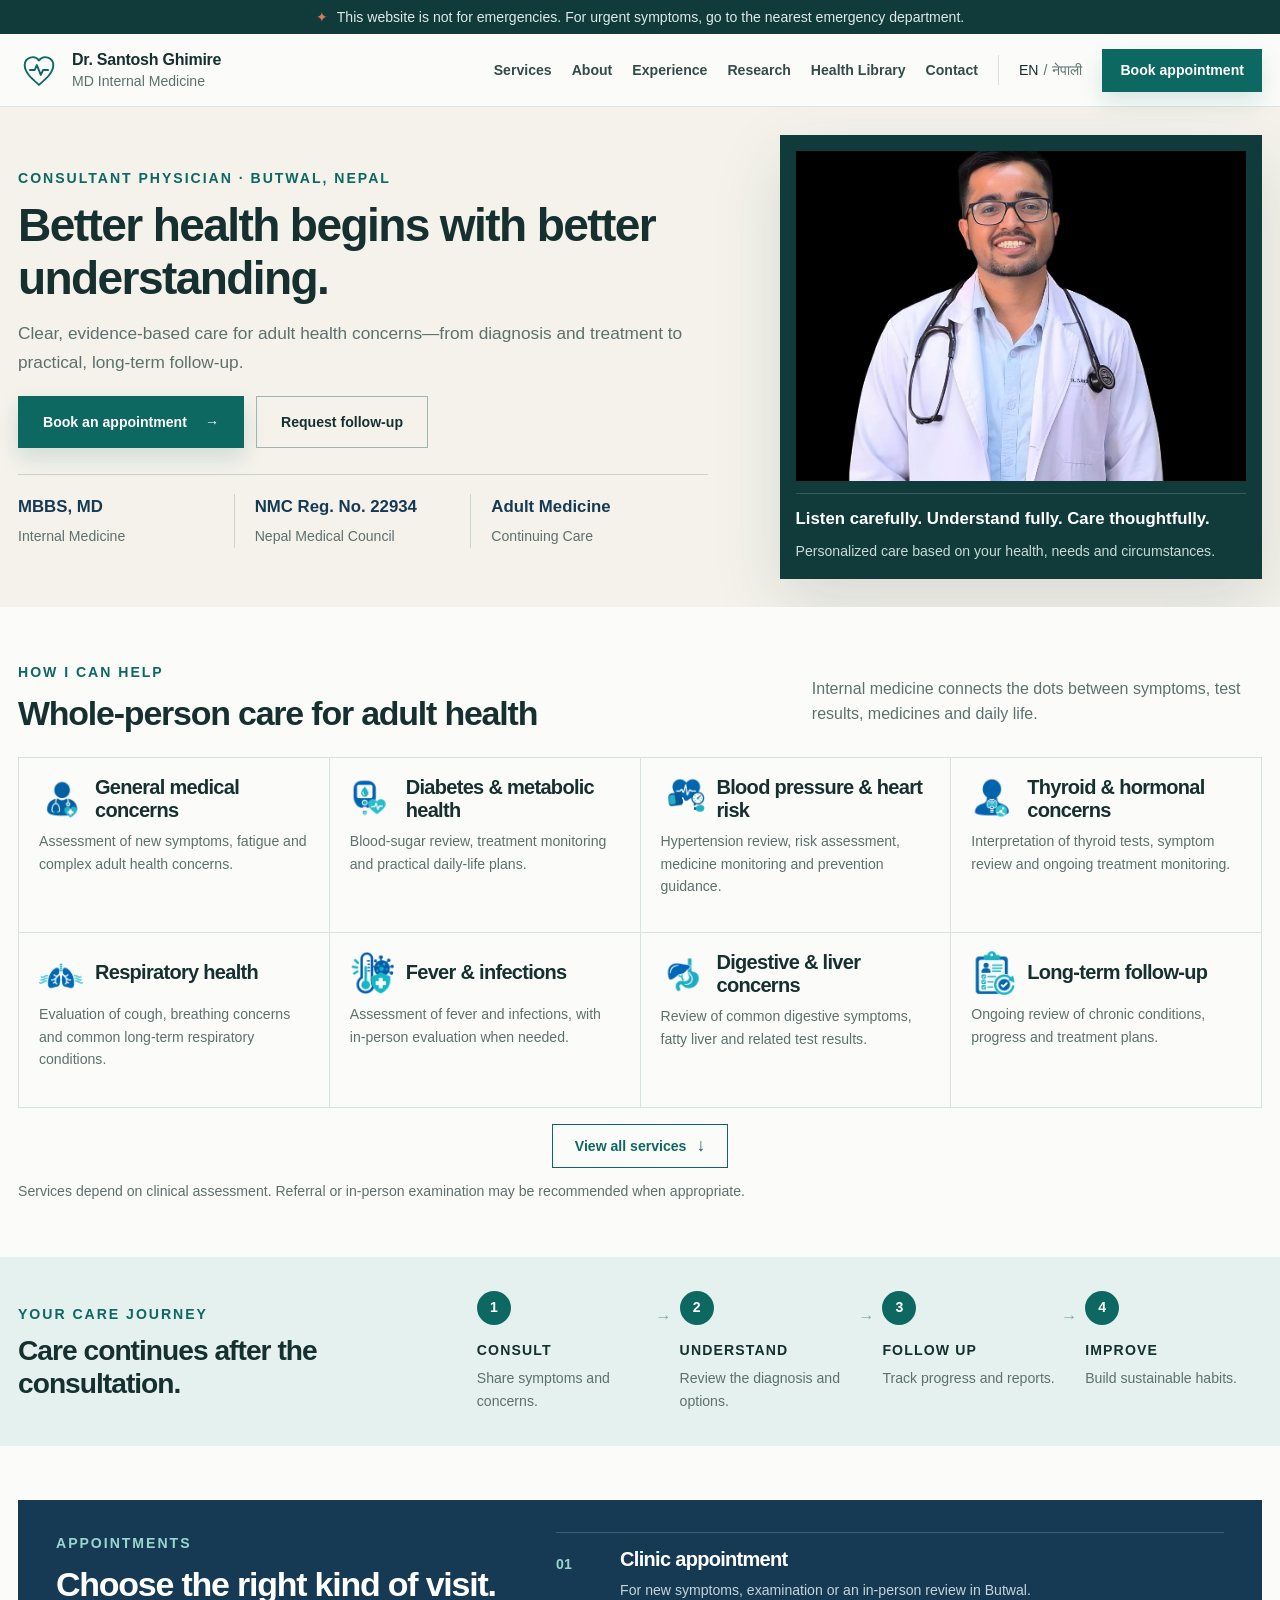
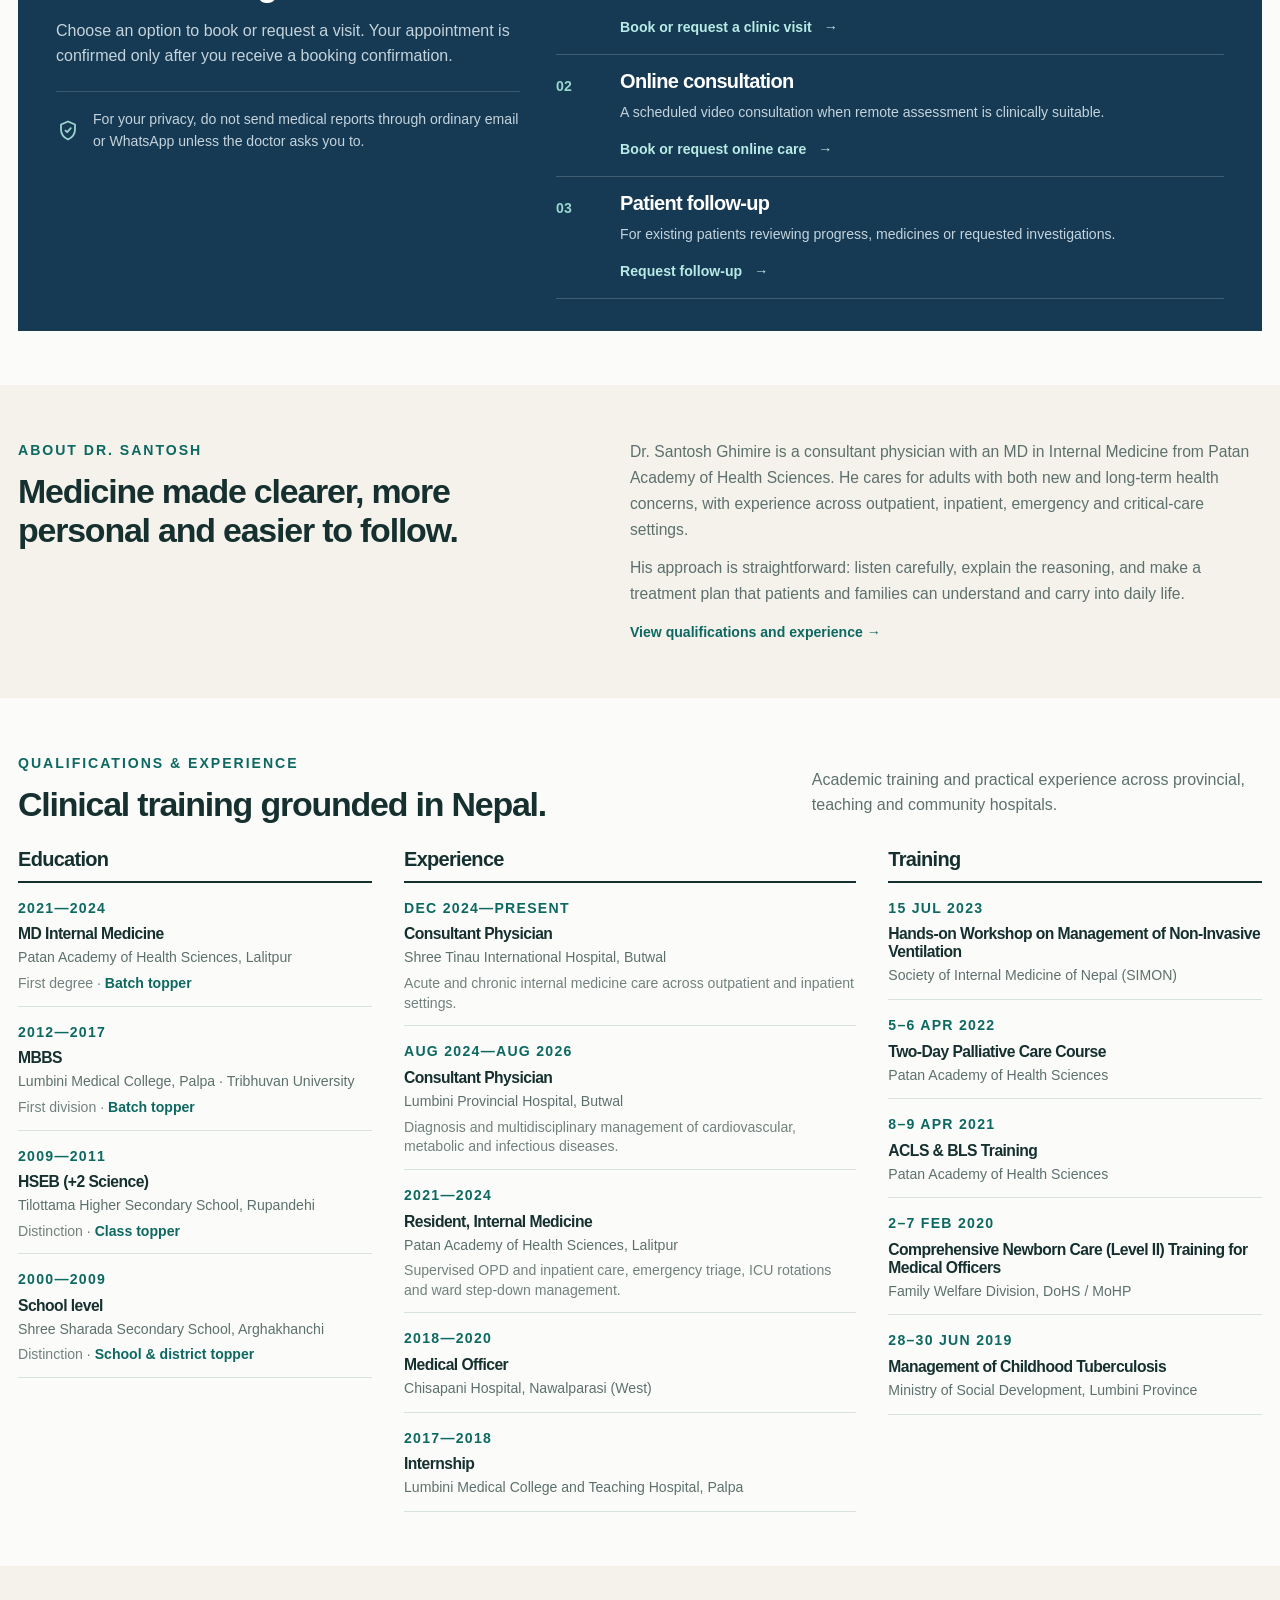
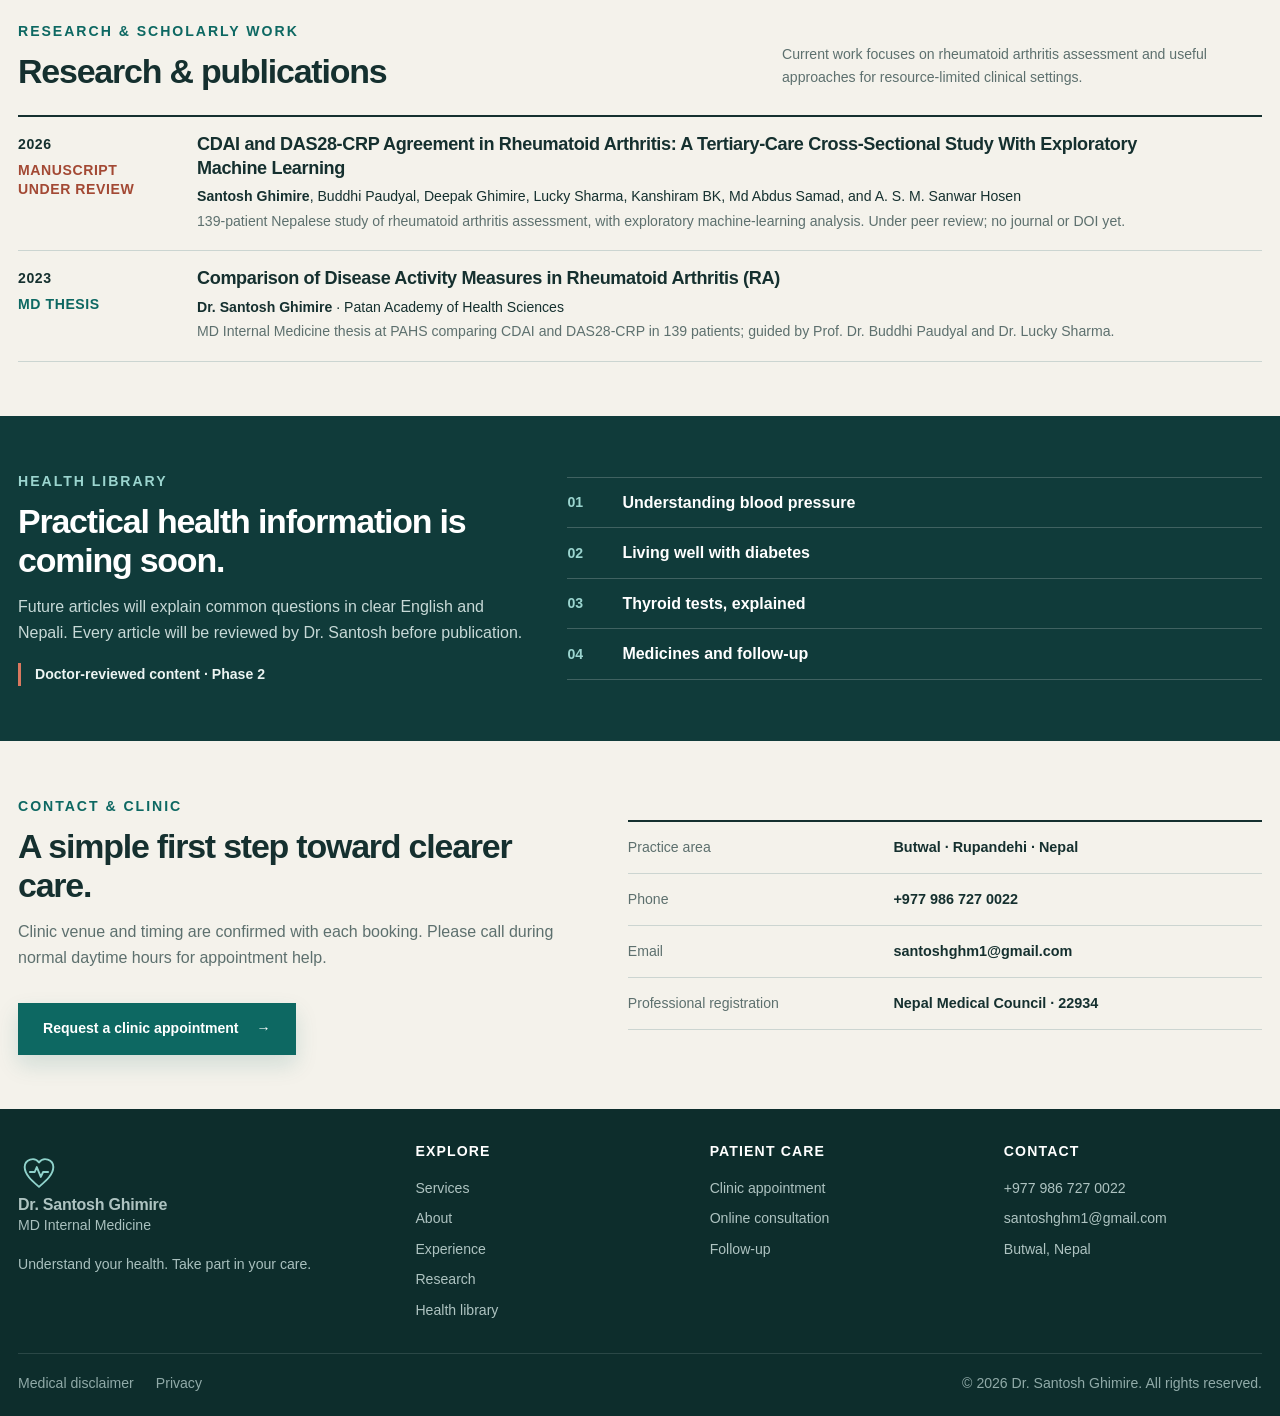
==== index.html @ 79ae7fdb "Add files via upload" ====
<!doctype html>
<html lang="en">
  <head>
    <meta charset="UTF-8" />
    <meta name="viewport" content="width=device-width, initial-scale=1.0" />
    <meta
      name="description"
      content="Dr. Santosh Ghimire is an MD Internal Medicine consultant physician serving adults in Butwal and Rupandehi, Nepal. Book a clinic visit, online consultation, or follow-up."
    />
    <meta name="theme-color" content="#103b3a" />
    <meta property="og:type" content="website" />
    <meta property="og:title" content="Dr. Santosh Ghimire | Internal Medicine" />
    <meta
      property="og:description"
      content="Clear, evidence-based medical care for adults in Butwal, Nepal."
    />
    <title>Dr. Santosh Ghimire | MD Internal Medicine, Butwal</title>
    <link rel="icon" href="assets/favicon.svg" type="image/svg+xml" />
    <link rel="stylesheet" href="styles.css" />
    <script src="site-config.js" defer></script>
    <script src="app.js" defer></script>
  </head>
  <body data-lang="en">
    <a class="skip-link" href="#main" data-en="Skip to main content" data-ne="मुख्य सामग्रीमा जानुहोस्">Skip to main content</a>

    <div class="emergency-bar" role="note">
      <div class="container emergency-inner">
        <span aria-hidden="true">✦</span>
        <p
          data-en="This website is not for emergencies. For urgent symptoms, go to the nearest emergency department."
          data-ne="यो वेबसाइट आकस्मिक सेवाका लागि होइन। गम्भीर लक्षण भए नजिकको आकस्मिक कक्षमा तुरुन्त जानुहोस्।"
        >
          This website is not for emergencies. For urgent symptoms, go to the nearest emergency department.
        </p>
      </div>
    </div>

    <header class="site-header" id="top">
      <div class="container nav-shell">
        <a class="brand" href="#top" aria-label="Dr. Santosh Ghimire home">
          <svg class="brand-mark" viewBox="0 0 44 44" aria-hidden="true">
            <path d="M22 37.5C15.8 32.1 7 25.2 7 16.8A8.3 8.3 0 0 1 22 12a8.3 8.3 0 0 1 15 4.8c0 8.4-8.8 15.3-15 20.7Z" />
            <path d="M12.5 22h5l2.2-5.2 4.2 10.4 2.4-5.2h5.2" />
          </svg>
          <span>
            <strong>Dr. Santosh Ghimire</strong>
            <small>MD Internal Medicine</small>
          </span>
        </a>

        <button class="nav-toggle" type="button" aria-expanded="false" aria-controls="primary-nav" aria-label="Open navigation" data-en-aria-label="Open navigation" data-ne-aria-label="मेनु खोल्नुहोस्">
          <span class="sr-only">Open navigation</span>
          <span></span><span></span><span></span>
        </button>

        <nav class="primary-nav" id="primary-nav" aria-label="Primary navigation">
          <a href="#services" data-en="Services" data-ne="सेवाहरू">Services</a>
          <a href="#about" data-en="About" data-ne="परिचय">About</a>
          <a href="#experience" data-en="Experience" data-ne="अनुभव">Experience</a>
          <a href="#publications" data-en="Research" data-ne="अनुसन्धान">Research</a>
          <a href="#resources" data-en="Health Library" data-ne="स्वास्थ्य जानकारी">Health Library</a>
          <a href="#contact" data-en="Contact" data-ne="सम्पर्क">Contact</a>
          <button class="language-toggle" type="button" aria-label="Switch language" data-en-aria-label="Switch language" data-ne-aria-label="भाषा बदल्नुहोस्">
            <span class="active">EN</span><span aria-hidden="true">/</span><span>नेपाली</span>
          </button>
          <button class="button button-small nav-book" type="button" data-booking="clinic">
            <span data-en="Book appointment" data-ne="समय लिनुहोस्">Book appointment</span>
          </button>
        </nav>
      </div>
    </header>

    <main id="main">
      <section class="hero">
        <div class="container hero-grid">
          <div class="hero-copy">
            <p class="eyebrow" data-en="CONSULTANT PHYSICIAN · BUTWAL, NEPAL" data-ne="कन्सल्टेन्ट फिजिसियन · बुटवल, नेपाल">
              CONSULTANT PHYSICIAN · BUTWAL, NEPAL
            </p>
            <h1
              data-en="Better health begins with better understanding."
              data-ne="राम्रो स्वास्थ्यको सुरुवात राम्रो बुझाइबाट हुन्छ।"
            >
              Better health begins with better understanding.
            </h1>
            <p
              class="hero-lede"
              data-en="Clear, evidence-based care for adult health concerns—from diagnosis and treatment to practical, long-term follow-up."
              data-ne="वयस्क स्वास्थ्य समस्याका लागि स्पष्ट र प्रमाणमा आधारित सेवा—रोग पहिचान र उपचारदेखि व्यावहारिक दीर्घकालीन फलो-अपसम्म।"
            >
              Clear, evidence-based care for adult health concerns—from diagnosis and treatment to practical, long-term follow-up.
            </p>
            <div class="hero-actions">
              <button class="button" type="button" data-booking="clinic">
                <span data-en="Book an appointment" data-ne="अपोइन्टमेन्ट लिनुहोस्">Book an appointment</span>
                <span aria-hidden="true">→</span>
              </button>
              <button class="button button-secondary" type="button" data-booking="followup">
                <span data-en="Request follow-up" data-ne="फलो-अप लिनुहोस्">Request follow-up</span>
              </button>
            </div>
            <div class="hero-assurance" aria-label="Professional information">
              <div>
                <strong>MBBS, MD</strong>
                <span data-en="Internal Medicine" data-ne="आन्तरिक रोग विशेषज्ञ">
                  Internal Medicine
                </span>
              </div>

              <div>
                <strong data-en="NMC Reg. No. 22934" data-ne="NMC दर्ता नं. २२९३४">
                  NMC Reg. No. 22934
                </strong>
                <span data-en="Nepal Medical Council" data-ne="नेपाल मेडिकल काउन्सिल">
                  Nepal Medical Council
                </span>
              </div>

              <div>
                <strong data-en="Adult Medicine" data-ne="वयस्क स्वास्थ्य सेवा">
                  Adult Medicine
                </strong>
                <span data-en="Continuing Care" data-ne="निरन्तर स्वास्थ्य सेवा">
                  Continuing Care
                </span>
              </div>
            </div>
          </div>

          <div class="hero-profile" aria-label="Dr. Santosh Ghimire profile">
            <div class="portrait-wrap">
              <img
                src="assets/santosh-portrait.jpg"
                alt="Dr. Santosh Ghimire, consultant physician"
                width="1045"
                height="1600"
              />
            </div>
              <div class="profile-caption">
                <p
                  data-en="Listen carefully. Understand fully. Care thoughtfully."
                  data-ne="ध्यानपूर्वक सुन्ने। राम्रोसँग बुझ्ने। जिम्मेवारीपूर्वक उपचार गर्ने।">
                  Listen carefully. Understand fully. Care thoughtfully.
                </p>

                <span
                  data-en="Personalized care based on your health, needs and circumstances."
                  data-ne="तपाईंको स्वास्थ्य, आवश्यकता र अवस्थाअनुसार व्यक्तिगत उपचार तथा परामर्श।">
                  Personalized care based on your health, needs and circumstances.
                </span>
              </div>
          </div>
        </div>
      </section>

      <section class="section services" id="services">
        <div class="container">
          <div class="section-heading split-heading">
            <div>
              <p class="eyebrow" data-en="HOW I CAN HELP" data-ne="म कसरी सहयोग गर्न सक्छु">HOW I CAN HELP</p>
              <h2 data-en="Whole-person care for adult health" data-ne="वयस्क स्वास्थ्यका लागि समग्र हेरचाह">
                Whole-person care for adult health
              </h2>
            </div>
            <p
              data-en="Internal medicine connects the dots between symptoms, test results, medicines and daily life."
              data-ne="इन्टरनल मेडिसिनले लक्षण, जाँचको नतिजा, औषधि र दैनिक जीवनबीचको सम्बन्ध बुझ्न मद्दत गर्छ।"
            >
              Internal medicine connects the dots between symptoms, test results, medicines and daily life.
            </p>
          </div>

          <div class="service-grid" id="service-grid">
            <article class="service-item">
              <img class="service-icon" src="assets/service-images/general-medical-concerns.webp" alt="" width="44" height="44" />
              <h3 data-en="General medical concerns" data-ne="सामान्य स्वास्थ्य समस्या">General medical concerns</h3>
              <p data-en="Assessment of new symptoms, fatigue and complex adult health concerns." data-ne="नयाँ लक्षण, थकान र जटिल वयस्क स्वास्थ्य समस्याको मूल्याङ्कन।">
                Assessment of new symptoms, fatigue and complex adult health concerns.
              </p>
            </article>
            <article class="service-item">
              <img class="service-icon" src="assets/service-images/diabetes-metabolic-health.webp" alt="" width="44" height="44" />
              <h3 data-en="Diabetes & metabolic health" data-ne="मधुमेह र मेटाबोलिक स्वास्थ्य">Diabetes & metabolic health</h3>
              <p data-en="Blood-sugar review, treatment monitoring and practical daily-life plans." data-ne="रगतमा चिनीको मात्रा जाँच, उपचारको अनुगमन र दैनिक जीवनका लागि व्यावहारिक योजना।">
                Blood-sugar review, treatment monitoring and practical daily-life plans.
              </p>
            </article>
            <article class="service-item">
              <img class="service-icon" src="assets/service-images/blood-pressure-heart-risk.webp" alt="" width="44" height="44" />
              <h3 data-en="Blood pressure & heart risk" data-ne="रक्तचाप र मुटुको जोखिम">Blood pressure & heart risk</h3>
              <p data-en="Hypertension review, risk assessment, medicine monitoring and prevention guidance." data-ne="उच्च रक्तचापको समीक्षा, जोखिम मूल्याङ्कन, औषधि अनुगमन र रोकथामसम्बन्धी सल्लाह।">
                Hypertension review, risk assessment, medicine monitoring and prevention guidance.
              </p>
            </article>
            <article class="service-item">
              <img class="service-icon" src="assets/service-images/thyroid-hormonal-concerns.webp" alt="" width="44" height="44" />
              <h3 data-en="Thyroid & hormonal concerns" data-ne="थाइराइड र हर्मोनसम्बन्धी समस्या">Thyroid & hormonal concerns</h3>
              <p data-en="Interpretation of thyroid tests, symptom review and ongoing treatment monitoring." data-ne="थाइराइड जाँचको व्याख्या, लक्षणको समीक्षा र उपचारको निरन्तर अनुगमन।">
                Interpretation of thyroid tests, symptom review and ongoing treatment monitoring.
              </p>
            </article>
            <article class="service-item">
              <img class="service-icon" src="assets/service-images/respiratory-health.webp" alt="" width="44" height="44" />
              <h3 data-en="Respiratory health" data-ne="श्वासप्रश्वास स्वास्थ्य">Respiratory health</h3>
              <p data-en="Evaluation of cough, breathing concerns and common long-term respiratory conditions." data-ne="खोकी, श्वासप्रश्वास समस्या तथा दीर्घकालीन फोक्सोसम्बन्धी अवस्थाको मूल्याङ्कन।">
                Evaluation of cough, breathing concerns and common long-term respiratory conditions.
              </p>
            </article>
            <article class="service-item">
              <img class="service-icon" src="assets/service-images/fever-infections.webp" alt="" width="44" height="44" />
              <h3 data-en="Fever & infections" data-ne="ज्वरो र संक्रमण">Fever & infections</h3>
              <p data-en="Assessment of fever and infections, with in-person evaluation when needed." data-ne="ज्वरो र संक्रमणको मूल्याङ्कन; आवश्यक परे प्रत्यक्ष परीक्षण।">
                Assessment of fever and infections, with in-person evaluation when needed.
              </p>
            </article>
            <article class="service-item">
              <img class="service-icon" src="assets/service-images/digestive-liver-concerns.webp" alt="" width="44" height="44" />
              <h3 data-en="Digestive & liver concerns" data-ne="पाचन र कलेजोसम्बन्धी समस्या">Digestive & liver concerns</h3>
              <p data-en="Review of common digestive symptoms, fatty liver and related test results." data-ne="सामान्य पाचन लक्षण, फ्याटी लिभर र सम्बन्धित जाँच नतिजाको समीक्षा।">
                Review of common digestive symptoms, fatty liver and related test results.
              </p>
            </article>
            <article class="service-item">
              <img class="service-icon" src="assets/service-images/long-term-follow-up.webp" alt="" width="44" height="44" />
              <h3 data-en="Long-term follow-up" data-ne="दीर्घकालीन फलो-अप">Long-term follow-up</h3>
              <p data-en="Ongoing review of chronic conditions, progress and treatment plans." data-ne="दीर्घकालीन रोग, प्रगति र उपचार योजनाको निरन्तर समीक्षा।">
                Ongoing review of chronic conditions, progress and treatment plans.
              </p>
            </article>

            <article class="service-item service-extra" hidden>
              <img class="service-icon" src="assets/service-images/cholesterol-heart-prevention.webp" alt="" width="44" height="44" loading="lazy" />
              <h3 data-en="Cholesterol & heart prevention" data-ne="कोलेस्ट्रोल र मुटुरोग रोकथाम">Cholesterol & heart prevention</h3>
              <p data-en="Lipid-result review and cardiovascular risk-reduction guidance." data-ne="कोलेस्ट्रोल जाँचको समीक्षा र मुटुरोग जोखिम घटाउने मार्गदर्शन।">Lipid-result review and cardiovascular risk-reduction guidance.</p>
            </article>
            <article class="service-item service-extra" hidden>
              <img class="service-icon" src="assets/service-images/kidney-health.webp" alt="" width="44" height="44" loading="lazy" />
              <h3 data-en="Kidney health" data-ne="मिर्गौला स्वास्थ्य">Kidney health</h3>
              <p data-en="Review of kidney-related symptoms, test results and medicine safety." data-ne="मिर्गौलासम्बन्धी लक्षण, जाँच नतिजा र औषधि सुरक्षाको समीक्षा।">Review of kidney-related symptoms, test results and medicine safety.</p>
            </article>
            <article class="service-item service-extra" hidden>
              <img class="service-icon" src="assets/service-images/weight-lifestyle.webp" alt="" width="44" height="44" loading="lazy" />
              <h3 data-en="Weight & lifestyle" data-ne="तौल र जीवनशैली">Weight & lifestyle</h3>
              <p data-en="Sustainable advice on activity, nutrition and metabolic risk." data-ne="शारीरिक गतिविधि, पोषण र मेटाबोलिक जोखिमबारे दिगो सल्लाह।">Sustainable advice on activity, nutrition and metabolic risk.</p>
            </article>
            <article class="service-item service-extra" hidden>
              <img class="service-icon" src="assets/service-images/screening-prevention.webp" alt="" width="44" height="44" loading="lazy" />
              <h3 data-en="Screening & prevention" data-ne="स्क्रिनिङ र रोकथाम">Screening & prevention</h3>
              <p data-en="Age- and risk-appropriate health checks and prevention planning." data-ne="उमेर र जोखिमअनुसार स्वास्थ्य जाँच तथा रोकथाम योजना।">Age- and risk-appropriate health checks and prevention planning.</p>
            </article>
            <article class="service-item service-extra" hidden>
              <img class="service-icon" src="assets/service-images/investigation-report-review.webp" alt="" width="44" height="44" loading="lazy" />
              <h3 data-en="Investigation & report review" data-ne="जाँच र रिपोर्ट समीक्षा">Investigation & report review</h3>
              <p data-en="Clear explanations of relevant lab and investigation results in clinical context." data-ne="चिकित्सकीय अवस्थाअनुसार प्रयोगशाला तथा अन्य जाँच नतिजाको स्पष्ट व्याख्या।">Clear explanations of relevant lab and investigation results in clinical context.</p>
            </article>
            <article class="service-item service-extra" hidden>
              <img class="service-icon" src="assets/service-images/medication-review.webp" alt="" width="44" height="44" loading="lazy" />
              <h3 data-en="Medication review" data-ne="औषधि समीक्षा">Medication review</h3>
              <p data-en="Review of treatment progress, side effects and medicine-use questions." data-ne="उपचार प्रगति, सम्भावित असर र औषधि प्रयोगसम्बन्धी प्रश्नहरूको समीक्षा।">Review of treatment progress, side effects and medicine-use questions.</p>
            </article>
            <article class="service-item service-extra" hidden>
              <img class="service-icon" src="assets/service-images/anaemia-blood-health.webp" alt="" width="44" height="44" loading="lazy" />
              <h3 data-en="Anaemia & blood health" data-ne="रक्तअल्पता र रगतको स्वास्थ्य">Anaemia & blood health</h3>
              <p data-en="Assessment of common blood-count abnormalities and related symptoms." data-ne="सामान्य रक्त जाँच असामान्यता र सम्बन्धित लक्षणहरूको मूल्याङ्कन।">Assessment of common blood-count abnormalities and related symptoms.</p>
            </article>
            <article class="service-item service-extra" hidden>
              <img class="service-icon" src="assets/service-images/adult-vaccination-guidance.webp" alt="" width="44" height="44" loading="lazy" />
              <h3 data-en="Adult vaccination guidance" data-ne="वयस्क खोपसम्बन्धी मार्गदर्शन">Adult vaccination guidance</h3>
              <p data-en="Discussion of age- and risk-appropriate vaccines during routine care." data-ne="नियमित सेवामा उमेर र जोखिमअनुसार उपयुक्त खोपबारे परामर्श।">Discussion of age- and risk-appropriate vaccines during routine care.</p>
            </article>
          </div>
          <button class="service-toggle" id="service-toggle" type="button" aria-controls="service-grid" aria-expanded="false">
            <span class="service-toggle-label" data-en="View all services" data-ne="सबै सेवाहरू हेर्नुहोस्">View all services</span>
            <span class="service-toggle-arrow" aria-hidden="true">↓</span>
          </button>
          <p class="scope-note" data-en="Services depend on clinical assessment. Referral or in-person examination may be recommended when appropriate." data-ne="सेवा चिकित्सकीय मूल्याङ्कनमा निर्भर हुन्छ। आवश्यक परे प्रत्यक्ष परीक्षण वा सम्बन्धित विशेषज्ञकहाँ रेफर गर्न सकिन्छ।">
            Services depend on clinical assessment. Referral or in-person examination may be recommended when appropriate.
          </p>
        </div>
      </section>

      <section class="care-path" aria-labelledby="care-path-title">
        <div class="container care-path-grid">
          <div>
            <p class="eyebrow" data-en="YOUR CARE JOURNEY" data-ne="तपाईंको स्वास्थ्य यात्रा">YOUR CARE JOURNEY</p>
            <h2 id="care-path-title" data-en="Care continues after the consultation." data-ne="परामर्शपछि पनि हेरचाह जारी रहन्छ।">
              Care continues after the consultation.
            </h2>
          </div>
          <ol class="steps">
            <li><span>1</span><div><strong data-en="Consult" data-ne="परामर्श">Consult</strong><p data-en="Share symptoms and concerns." data-ne="लक्षण र चिन्ता बताउनुहोस्।">Share symptoms and concerns.</p></div></li>
            <li><span>2</span><div><strong data-en="Understand" data-ne="बुझ्नुहोस्">Understand</strong><p data-en="Review the diagnosis and options." data-ne="निदान र विकल्प बुझ्नुहोस्।">Review the diagnosis and options.</p></div></li>
            <li><span>3</span><div><strong data-en="Follow up" data-ne="फलो-अप">Follow up</strong><p data-en="Track progress and reports." data-ne="प्रगति र रिपोर्ट समीक्षा गर्नुहोस्।">Track progress and reports.</p></div></li>
            <li><span>4</span><div><strong data-en="Improve" data-ne="सुधार">Improve</strong><p data-en="Build sustainable habits." data-ne="दिगो बानी विकास गर्नुहोस्।">Build sustainable habits.</p></div></li>
          </ol>
        </div>
      </section>

      <section class="section appointment" id="appointment">
        <div class="container appointment-shell">
          <div class="appointment-intro">
            <p class="eyebrow light" data-en="APPOINTMENTS" data-ne="अपोइन्टमेन्ट">APPOINTMENTS</p>
            <h2 data-en="Choose the right kind of visit." data-ne="आफूलाई उपयुक्त परामर्श छान्नुहोस्।">Choose the right kind of visit.</h2>
            <p data-en="Choose an option to book or request a visit. Your appointment is confirmed only after you receive a booking confirmation." data-ne="अपोइन्टमेन्ट बुक गर्न वा अनुरोध गर्न उपयुक्त विकल्प छान्नुहोस्। पुष्टि सन्देश आएपछि मात्र अपोइन्टमेन्ट निश्चित हुन्छ।">
              Choose an option to book or request a visit. Your appointment is confirmed only after you receive a booking confirmation.
            </p>
            <div class="privacy-callout">
              <svg viewBox="0 0 24 24" aria-hidden="true"><path d="M12 3 5 6v5c0 4.6 2.9 8.1 7 10 4.1-1.9 7-5.4 7-10V6l-7-3Z"/><path d="m9.5 12 1.7 1.7 3.6-4"/></svg>
              <span data-en="For your privacy, do not send medical reports through ordinary email or WhatsApp unless the doctor asks you to." data-ne="गोपनीयताका लागि चिकित्सकले नमागेसम्म इमेल वा ह्वाट्सएपबाट मेडिकल रिपोर्ट नपठाउनुहोस्।">
                For your privacy, do not send medical reports through ordinary email or WhatsApp unless the doctor asks you to.
              </span>
            </div>
          </div>

          <div class="appointment-options">
            <article>
              <span class="option-icon" aria-hidden="true">01</span>
              <div>
                <h3 data-en="Clinic appointment" data-ne="क्लिनिक अपोइन्टमेन्ट">Clinic appointment</h3>
                <p data-en="For new symptoms, examination or an in-person review in Butwal." data-ne="नयाँ लक्षण, शारीरिक परीक्षण वा बुटवलमा प्रत्यक्ष परामर्शका लागि।">
                  For new symptoms, examination or an in-person review in Butwal.
                </p>
                <button class="text-link" type="button" data-booking="clinic">
                  <span data-en="Book or request a clinic visit" data-ne="क्लिनिक अपोइन्टमेन्ट लिनुहोस्">Book or request a clinic visit</span><span aria-hidden="true">→</span>
                </button>
              </div>
            </article>
            <article>
              <span class="option-icon" aria-hidden="true">02</span>
              <div>
                <h3 data-en="Online consultation" data-ne="अनलाइन परामर्श">Online consultation</h3>
                <p data-en="A scheduled video consultation when remote assessment is clinically suitable." data-ne="टाढाबाट परामर्श उपयुक्त हुँदा निर्धारित भिडियो परामर्श।">
                  A scheduled video consultation when remote assessment is clinically suitable.
                </p>
                <button class="text-link" type="button" data-booking="online">
                  <span data-en="Book or request online care" data-ne="अनलाइन परामर्शको समय लिनुहोस्">Book or request online care</span><span aria-hidden="true">→</span>
                </button>
              </div>
            </article>
            <article>
              <span class="option-icon" aria-hidden="true">03</span>
              <div>
                <h3 data-en="Patient follow-up" data-ne="बिरामी फलो-अप">Patient follow-up</h3>
                <p data-en="For existing patients reviewing progress, medicines or requested investigations." data-ne="पहिले परामर्श लिएका बिरामीको प्रगति, औषधि वा जाँच समीक्षा गर्न।">
                  For existing patients reviewing progress, medicines or requested investigations.
                </p>
                <button class="text-link" type="button" data-booking="followup">
                  <span data-en="Request follow-up" data-ne="फलो-अप लिनुहोस्">Request follow-up</span><span aria-hidden="true">→</span>
                </button>
              </div>
            </article>
          </div>
        </div>
      </section>

      <section class="section about" id="about">
        <div class="container about-grid">
          <div class="about-lead">
            <p class="eyebrow" data-en="ABOUT DR. SANTOSH" data-ne="डा. सन्तोषको परिचय">ABOUT DR. SANTOSH</p>
            <h2 data-en="Medicine made clearer, more personal and easier to follow." data-ne="स्पष्ट, व्यक्तिगत र पालना गर्न सजिलो स्वास्थ्य सेवा।">
              Medicine made clearer, more personal and easier to follow.
            </h2>
          </div>
          <div class="about-copy">
            <p data-en="Dr. Santosh Ghimire is a consultant physician with an MD in Internal Medicine from Patan Academy of Health Sciences. He cares for adults with both new and long-term health concerns, with experience across outpatient, inpatient, emergency and critical-care settings." data-ne="डा. सन्तोष घिमिरे पाटन स्वास्थ्य विज्ञान प्रतिष्ठानबाट इन्टरनल मेडिसिनमा एमडी गरेका कन्सल्टेन्ट फिजिसियन हुन्। उनले नयाँ तथा दीर्घकालीन स्वास्थ्य समस्या भएका वयस्क बिरामीलाई ओपीडी, वार्ड, आकस्मिक तथा सघन उपचार कक्षको अनुभवसहित सेवा दिन्छन्।">
              Dr. Santosh Ghimire is a consultant physician with an MD in Internal Medicine from Patan Academy of Health Sciences. He cares for adults with both new and long-term health concerns, with experience across outpatient, inpatient, emergency and critical-care settings.
            </p>
            <p data-en="His approach is straightforward: listen carefully, explain the reasoning, and make a treatment plan that patients and families can understand and carry into daily life." data-ne="उहाँको उपचार पद्धति सरल छ: ध्यानपूर्वक सुन्ने, कारण स्पष्ट बुझाउने र बिरामी तथा परिवारले दैनिक जीवनमा पालना गर्न सक्ने उपचार योजना बनाउने।">
              His approach is straightforward: listen carefully, explain the reasoning, and make a treatment plan that patients and families can understand and carry into daily life.
            </p>
            <a class="inline-link" href="#experience"><span data-en="View qualifications and experience" data-ne="योग्यता र अनुभव हेर्नुहोस्">View qualifications and experience</span> →</a>
          </div>
        </div>
      </section>

      <section class="section credentials" id="experience">
        <div class="container">
          <div class="section-heading split-heading">
            <div>
              <p class="eyebrow" data-en="QUALIFICATIONS & EXPERIENCE" data-ne="योग्यता र अनुभव">QUALIFICATIONS & EXPERIENCE</p>
              <h2 data-en="Clinical training grounded in Nepal." data-ne="नेपालमा आधारित चिकित्सकीय तालिम।">Clinical training grounded in Nepal.</h2>
            </div>
            <p data-en="Academic training and practical experience across provincial, teaching and community hospitals." data-ne="प्रादेशिक, शिक्षण र सामुदायिक अस्पतालमा हासिल गरेको शिक्षा, तालिम र व्यावहारिक अनुभव।">
              Academic training and practical experience across provincial, teaching and community hospitals.
            </p>
          </div>

          <div class="credentials-grid">
            <div>
              <h3 data-en="Education" data-ne="शिक्षा">Education</h3>
              <div class="timeline">
                <article><span>2021—2024</span><h4>MD Internal Medicine</h4><p>Patan Academy of Health Sciences, Lalitpur</p><p class="entry-detail"><span data-en="First degree" data-ne="प्रथम श्रेणी">First degree</span><span class="achievement" data-en="Batch topper" data-ne="ब्याच प्रथम">Batch topper</span></p></article>
                <article><span>2012—2017</span><h4>MBBS</h4><p>Lumbini Medical College, Palpa · Tribhuvan University</p><p class="entry-detail"><span data-en="First division" data-ne="प्रथम श्रेणी">First division</span><span class="achievement" data-en="Batch topper" data-ne="ब्याच प्रथम">Batch topper</span></p></article>
                <article><span>2009—2011</span><h4>HSEB (+2 Science)</h4><p>Tilottama Higher Secondary School, Rupandehi</p><p class="entry-detail"><span data-en="Distinction" data-ne="विशिष्ट श्रेणी">Distinction</span><span class="achievement" data-en="Class topper" data-ne="कक्षा प्रथम">Class topper</span></p></article>
                <article><span>2000—2009</span><h4 data-en="School level" data-ne="विद्यालय तह">School level</h4><p>Shree Sharada Secondary School, Arghakhanchi</p><p class="entry-detail"><span data-en="Distinction" data-ne="विशिष्ट श्रेणी">Distinction</span><span class="achievement" data-en="School & district topper" data-ne="विद्यालय र जिल्लामा प्रथम">School & district topper</span></p></article>
              </div>
            </div>
            <div>
              <h3 data-en="Experience" data-ne="अनुभव">Experience</h3>
              <div class="timeline">
                <article><span data-en="DEC 2024—PRESENT" data-ne="डिसेम्बर २०२४—हालसम्म">DEC 2024—PRESENT</span><h4 data-en="Consultant Physician" data-ne="कन्सल्टेन्ट फिजिसियन">Consultant Physician</h4><p>Shree Tinau International Hospital, Butwal</p><p class="entry-detail" data-en="Acute and chronic internal medicine care across outpatient and inpatient settings." data-ne="ओपीडी र भर्ना सेवामा आकस्मिक तथा दीर्घकालीन इन्टरनल मेडिसिन उपचार।">Acute and chronic internal medicine care across outpatient and inpatient settings.</p></article>
                <article><span>AUG 2024—AUG 2026</span><h4 data-en="Consultant Physician" data-ne="कन्सल्टेन्ट फिजिसियन">Consultant Physician</h4><p>Lumbini Provincial Hospital, Butwal</p><p class="entry-detail" data-en="Diagnosis and multidisciplinary management of cardiovascular, metabolic and infectious diseases." data-ne="मुटु, मेटाबोलिक तथा संक्रामक रोगको पहिचान र बहुविषयक उपचार व्यवस्थापन।">Diagnosis and multidisciplinary management of cardiovascular, metabolic and infectious diseases.</p></article>
                <article><span>2021—2024</span><h4 data-en="Resident, Internal Medicine" data-ne="इन्टरनल मेडिसिन रेजिडेन्ट">Resident, Internal Medicine</h4><p>Patan Academy of Health Sciences, Lalitpur</p><p class="entry-detail" data-en="Supervised OPD and inpatient care, emergency triage, ICU rotations and ward step-down management." data-ne="सुपरिवेक्षणमा ओपीडी तथा भर्ना सेवा, आकस्मिक ट्रायाज, आईसीयू र वार्ड व्यवस्थापन।">Supervised OPD and inpatient care, emergency triage, ICU rotations and ward step-down management.</p></article>
                <article><span>2018—2020</span><h4 data-en="Medical Officer" data-ne="मेडिकल अफिसर">Medical Officer</h4><p>Chisapani Hospital, Nawalparasi (West)</p></article>
                <article><span>2017—2018</span><h4 data-en="Internship" data-ne="इन्टर्नशिप">Internship</h4><p>Lumbini Medical College and Teaching Hospital, Palpa</p></article>
              </div>
            </div>
            <div class="training-column">
              <h3 data-en="Training" data-ne="तालिम">Training</h3>
              <div class="timeline">
                <article><span>15 JUL 2023</span><h4>Hands-on Workshop on Management of Non-Invasive Ventilation</h4><p>Society of Internal Medicine of Nepal (SIMON)</p></article>
                <article><span>5–6 APR 2022</span><h4>Two-Day Palliative Care Course</h4><p>Patan Academy of Health Sciences</p></article>
                <article><span>8–9 APR 2021</span><h4>ACLS & BLS Training</h4><p>Patan Academy of Health Sciences</p></article>
                <article><span>2–7 FEB 2020</span><h4>Comprehensive Newborn Care (Level II) Training for Medical Officers</h4><p>Family Welfare Division, DoHS / MoHP</p></article>
                <article><span>28–30 JUN 2019</span><h4>Management of Childhood Tuberculosis</h4><p>Ministry of Social Development, Lumbini Province</p></article>
              </div>
            </div>
          </div>
        </div>
      </section>

      <section class="section publications" id="publications">
        <div class="container">
          <div class="section-heading publication-heading">
            <div>
              <p class="eyebrow" data-en="RESEARCH & SCHOLARLY WORK" data-ne="अनुसन्धान र शैक्षिक कार्य">RESEARCH & SCHOLARLY WORK</p>
              <h2 data-en="Research & publications" data-ne="अनुसन्धान र प्रकाशन">Research & publications</h2>
            </div>
            <p data-en="Current work focuses on rheumatoid arthritis assessment and useful approaches for resource-limited clinical settings." data-ne="हालको अनुसन्धान रुमेटोइड आर्थराइटिसको मूल्याङ्कन र सीमित स्रोत भएका स्वास्थ्य संस्थाका व्यावहारिक उपायमा केन्द्रित छ।">Current work focuses on rheumatoid arthritis assessment and useful approaches for resource-limited clinical settings.</p>
          </div>

          <div class="publication-list">
            <article class="publication-item">
              <div class="publication-meta">
                <span class="publication-year">2026</span>
                <span class="status status-review" data-en="MANUSCRIPT UNDER REVIEW" data-ne="समीक्षामा रहेको पाण्डुलिपि">MANUSCRIPT UNDER REVIEW</span>
              </div>
              <div class="publication-body">
                <h3>CDAI and DAS28-CRP Agreement in Rheumatoid Arthritis: A Tertiary-Care Cross-Sectional Study With Exploratory Machine Learning</h3>
                <p class="authors"><strong>Santosh Ghimire</strong>, Buddhi Paudyal, Deepak Ghimire, Lucky Sharma, Kanshiram BK, Md Abdus Samad, and A. S. M. Sanwar Hosen</p>
                <p class="publication-summary" data-en="139-patient Nepalese study of rheumatoid arthritis assessment, with exploratory machine-learning analysis. Under peer review; no journal or DOI yet." data-ne="१३९ बिरामीमा रुमेटोइड आर्थराइटिस मूल्याङ्कन र अन्वेषणात्मक मेसिन लर्निङ विश्लेषण। पाण्डुलिपि समीक्षामा छ; जर्नल वा DOI अझै उपलब्ध छैन।">139-patient Nepalese study of rheumatoid arthritis assessment, with exploratory machine-learning analysis. Under peer review; no journal or DOI yet.</p>
              </div>
            </article>

            <article class="publication-item">
              <div class="publication-meta">
                <span class="publication-year">2023</span>
                <span class="status" data-en="MD THESIS" data-ne="एमडी शोधप्रबन्ध">MD THESIS</span>
              </div>
              <div class="publication-body">
                <h3>Comparison of Disease Activity Measures in Rheumatoid Arthritis (RA)</h3>
                <p class="authors"><strong>Dr. Santosh Ghimire</strong> · Patan Academy of Health Sciences</p>
                <p class="publication-summary" data-en="MD Internal Medicine thesis at PAHS comparing CDAI and DAS28-CRP in 139 patients; guided by Prof. Dr. Buddhi Paudyal and Dr. Lucky Sharma." data-ne="पाटन स्वास्थ्य विज्ञान प्रतिष्ठानमा १३९ बिरामीको CDAI र DAS28-CRP तुलना गरिएको एमडी शोधप्रबन्ध; प्रो. डा. बुद्धि पौड्याल र डा. लक्की शर्माको मार्गदर्शन।">MD Internal Medicine thesis at PAHS comparing CDAI and DAS28-CRP in 139 patients; guided by Prof. Dr. Buddhi Paudyal and Dr. Lucky Sharma.</p>
              </div>
            </article>
          </div>
        </div>
      </section>

      <section class="section resources" id="resources">
        <div class="container resource-grid">
          <div class="resource-copy">
            <p class="eyebrow" data-en="HEALTH LIBRARY" data-ne="स्वास्थ्य जानकारी">HEALTH LIBRARY</p>
            <h2 data-en="Practical health information is coming soon." data-ne="व्यावहारिक स्वास्थ्य जानकारी चाँडै आउँदैछ।">
              Practical health information is coming soon.
            </h2>
            <p data-en="Future articles will explain common questions in clear English and Nepali. Every article will be reviewed by Dr. Santosh before publication." data-ne="आगामी लेखहरूले सामान्य स्वास्थ्य प्रश्नहरू सरल नेपाली र अंग्रेजीमा बुझाउनेछन्। प्रकाशित गर्नुअघि हरेक लेख डा. सन्तोषले समीक्षा गर्नुहुनेछ।">
              Future articles will explain common questions in clear English and Nepali. Every article will be reviewed by Dr. Santosh before publication.
            </p>
            <span class="coming-badge" data-en="Doctor-reviewed content · Phase 2" data-ne="चिकित्सकद्वारा समीक्षा · दोस्रो चरण">Doctor-reviewed content · Phase 2</span>
          </div>
          <div class="topic-list" aria-label="Planned health topics">
            <div><span>01</span><p data-en="Understanding blood pressure" data-ne="रक्तचाप बुझौँ">Understanding blood pressure</p></div>
            <div><span>02</span><p data-en="Living well with diabetes" data-ne="मधुमेहसँग स्वस्थ जीवन">Living well with diabetes</p></div>
            <div><span>03</span><p data-en="Thyroid tests, explained" data-ne="थाइराइड जाँचको अर्थ">Thyroid tests, explained</p></div>
            <div><span>04</span><p data-en="Medicines and follow-up" data-ne="औषधि र फलो-अप">Medicines and follow-up</p></div>
          </div>
        </div>
      </section>

      <section class="section contact" id="contact">
        <div class="container contact-grid">
          <div>
            <p class="eyebrow" data-en="CONTACT & CLINIC" data-ne="सम्पर्क र क्लिनिक">CONTACT & CLINIC</p>
            <h2 data-en="A simple first step toward clearer care." data-ne="स्वास्थ्य सेवा सुरु गर्न सजिलो पहिलो कदम।">A simple first step toward clearer care.</h2>
            <p data-en="Clinic venue and timing are confirmed with each booking. Please call during normal daytime hours for appointment help." data-ne="अपोइन्टमेन्ट पुष्टि गर्दा क्लिनिकको स्थान र समय पनि जानकारी दिइन्छ। अपोइन्टमेन्टबारे सोध्न दिनको समयमा फोन गर्नुहोस्।">
              Clinic venue and timing are confirmed with each booking. Please call during normal daytime hours for appointment help.
            </p>
            <button class="button" type="button" data-booking="clinic"><span data-en="Request a clinic appointment" data-ne="क्लिनिक अपोइन्टमेन्ट लिनुहोस्">Request a clinic appointment</span> <span aria-hidden="true">→</span></button>
          </div>
          <address class="contact-details">
            <div><span data-en="Practice area" data-ne="सेवा क्षेत्र">Practice area</span><strong>Butwal · Rupandehi · Nepal</strong></div>
            <div><span data-en="Phone" data-ne="फोन">Phone</span><a href="tel:+9779867270022">+977 986 727 0022</a></div>
            <div><span data-en="Email" data-ne="इमेल">Email</span><a href="mailto:santoshghm1@gmail.com">santoshghm1@gmail.com</a></div>
            <div><span data-en="Professional registration" data-ne="व्यावसायिक दर्ता">Professional registration</span><strong>Nepal Medical Council · 22934</strong></div>
          </address>
        </div>
      </section>
    </main>

    <footer class="site-footer">
      <div class="container footer-grid">
        <div>
          <a class="brand brand-footer" href="#top">
            <svg class="brand-mark" viewBox="0 0 44 44" aria-hidden="true"><path d="M22 37.5C15.8 32.1 7 25.2 7 16.8A8.3 8.3 0 0 1 22 12a8.3 8.3 0 0 1 15 4.8c0 8.4-8.8 15.3-15 20.7Z"/><path d="M12.5 22h5l2.2-5.2 4.2 10.4 2.4-5.2h5.2"/></svg>
            <span><strong>Dr. Santosh Ghimire</strong><small>MD Internal Medicine</small></span>
          </a>
          <p data-en="Understand your health. Take part in your care." data-ne="आफ्नो स्वास्थ्य बुझ्नुहोस्। आफ्नो उपचारमा सहभागी हुनुहोस्।">Understand your health. Take part in your care.</p>
        </div>
        <div>
          <h2 data-en="Explore" data-ne="हेर्नुहोस्">Explore</h2>
          <a href="#services" data-en="Services" data-ne="सेवाहरू">Services</a>
          <a href="#about" data-en="About" data-ne="परिचय">About</a>
          <a href="#experience" data-en="Experience" data-ne="अनुभव">Experience</a>
          <a href="#publications" data-en="Research" data-ne="अनुसन्धान">Research</a>
          <a href="#resources" data-en="Health library" data-ne="स्वास्थ्य जानकारी">Health library</a>
        </div>
        <div>
          <h2 data-en="Patient care" data-ne="बिरामी सेवा">Patient care</h2>
          <button type="button" data-booking="clinic" data-en="Clinic appointment" data-ne="क्लिनिक अपोइन्टमेन्ट">Clinic appointment</button>
          <button type="button" data-booking="online" data-en="Online consultation" data-ne="अनलाइन परामर्श">Online consultation</button>
          <button type="button" data-booking="followup" data-en="Follow-up" data-ne="फलो-अप">Follow-up</button>
        </div>
        <div>
          <h2 data-en="Contact" data-ne="सम्पर्क">Contact</h2>
          <a href="tel:+9779867270022">+977 986 727 0022</a>
          <a href="mailto:santoshghm1@gmail.com">santoshghm1@gmail.com</a>
          <span>Butwal, Nepal</span>
        </div>
      </div>
      <div class="container footer-bottom">
        <div><a href="disclaimer.html" data-en="Medical disclaimer" data-ne="चिकित्सकीय सूचना">Medical disclaimer</a><a href="privacy.html" data-en="Privacy" data-ne="गोपनीयता">Privacy</a></div>
        <p>© <span id="year">2026</span> Dr. Santosh Ghimire. <span data-en="All rights reserved." data-ne="सर्वाधिकार सुरक्षित।">All rights reserved.</span></p>
      </div>
    </footer>

    <div class="mobile-actions" aria-label="Quick contact">
      <a href="tel:+9779867270022"><span aria-hidden="true">☎</span><span data-en="Call" data-ne="फोन">Call</span></a>
      <button type="button" data-booking="clinic"><span aria-hidden="true">▣</span><span data-en="Book" data-ne="बुकिङ">Book</span></button>
      <button type="button" data-booking="followup"><span aria-hidden="true">↻</span><span data-en="Follow-up" data-ne="फलो-अप">Follow-up</span></button>
    </div>

    <dialog class="booking-dialog" id="booking-dialog" aria-labelledby="booking-title">
      <div class="dialog-header">
        <div>
          <p class="eyebrow" data-en="SCHEDULE YOUR CARE" data-ne="समय छान्नुहोस्">SCHEDULE YOUR CARE</p>
          <h2 id="booking-title">Book an appointment</h2>
        </div>
        <button class="dialog-close" type="button" aria-label="Close booking dialog" data-en-aria-label="Close booking dialog" data-ne-aria-label="अपोइन्टमेन्ट विन्डो बन्द गर्नुहोस्">×</button>
      </div>
      <div id="booking-content"></div>
    </dialog>
  </body>
</html>
---- styles.css ----
:root {
  --ink: #15302f;
  --muted: #5d706e;
  --teal: #0d6862;
  --teal-dark: #103b3a;
  --teal-light: #dcefeb;
  --navy: #163a54;
  --coral: #d9785f;
  --cream: #f4f2eb;
  --paper: #fbfcf9;
  --white: #fff;
  --line: #d8e2df;
  --shadow: 0 24px 65px rgba(20, 54, 52, 0.13);
  --container: min(1280px, calc(100% - 36px));
  --minimum-text-size: .88rem;
}

* { box-sizing: border-box; }
html { scroll-behavior: smooth; scroll-padding-top: 100px; }
body {
  margin: 0;
  color: var(--ink);
  background: var(--paper);
  font-family: Inter, "Noto Sans Devanagari", "Segoe UI", Arial, sans-serif;
  font-size: 16px;
  line-height: 1.6;
  -webkit-font-smoothing: antialiased;
}
body.dialog-open { overflow: hidden; }
img { display: block; max-width: 100%; }
a { color: inherit; }
button, input { font: inherit; }
button { color: inherit; }
h1, h2, h3, h4, p { margin-top: 0; }
h1, h2, h3, h4 { line-height: 1.15; letter-spacing: -0.035em; }
h1 { font-size: clamp(2.25rem, 3.6vw, 3.45rem); max-width: 760px; margin-bottom: 14px; }
h2 { font-size: clamp(1.55rem, 2.65vw, 2.4rem); margin-bottom: 14px; }
h3 { font-size: 1.25rem; }
p { color: var(--muted); }
.container { width: var(--container); margin-inline: auto; }
.section { padding: 54px 0; }
.eyebrow { color: var(--teal); font-size: var(--minimum-text-size); font-weight: 800; letter-spacing: .14em; margin-bottom: 10px; }
.eyebrow.light { color: #9bd5cf; }
.sr-only, .skip-link:not(:focus) { position: absolute; width: 1px; height: 1px; padding: 0; margin: -1px; overflow: hidden; clip: rect(0,0,0,0); white-space: nowrap; border: 0; }
.skip-link:focus { position: fixed; z-index: 999; top: 10px; left: 10px; padding: 10px 14px; background: var(--white); }

.emergency-bar { background: var(--teal-dark); color: var(--white); font-size: var(--minimum-text-size); }
.emergency-inner { min-height: 34px; display: flex; align-items: center; justify-content: center; gap: 9px; text-align: center; }
.emergency-inner p { color: #dcebea; margin: 0; }
.emergency-inner > span { color: var(--coral); }

.site-header { position: sticky; top: 0; z-index: 20; background: rgba(251,252,249,.96); border-bottom: 1px solid rgba(216,226,223,.85); backdrop-filter: blur(12px); }
.nav-shell { min-height: 72px; display: flex; align-items: center; justify-content: space-between; gap: 24px; }
.brand { display: inline-flex; align-items: center; gap: 12px; text-decoration: none; line-height: 1.15; flex: none; }
.brand-mark { width: 42px; height: 42px; fill: none; stroke: var(--teal); stroke-width: 2; stroke-linecap: round; stroke-linejoin: round; }
.brand strong, .brand small { display: block; }
.brand strong { font-size: 1rem; letter-spacing: -.015em; }
.brand small { color: var(--muted); margin-top: 3px; font-size: var(--minimum-text-size); }
.primary-nav { display: flex; align-items: center; gap: 20px; }
.primary-nav > a { color: #334b49; text-decoration: none; font-size: var(--minimum-text-size); font-weight: 650; }
.primary-nav > a:hover { color: var(--teal); }
.language-toggle { border: 0; border-left: 1px solid var(--line); background: transparent; padding: 4px 0 4px 20px; display: flex; gap: 5px; font-size: var(--minimum-text-size); cursor: pointer; }
.language-toggle span:not(.active) { color: var(--muted); }
.nav-toggle { display: none; width: 44px; height: 44px; padding: 10px; border: 0; background: transparent; }
.nav-toggle > span:not(.sr-only) { height: 2px; background: var(--ink); display: block; margin: 5px 0; }

.button { appearance: none; border: 1px solid var(--teal); background: var(--teal); color: var(--white); min-height: 52px; padding: 0 24px; display: inline-flex; align-items: center; justify-content: center; gap: 18px; text-decoration: none; font-weight: 750; font-size: .88rem; cursor: pointer; box-shadow: 0 10px 22px rgba(13,104,98,.15); transition: transform .2s ease, background .2s ease; }
.button:hover { background: #085850; transform: translateY(-2px); }
.button:focus-visible, .text-link:focus-visible, a:focus-visible, button:focus-visible { outline: 3px solid rgba(217,120,95,.42); outline-offset: 3px; }
.button-secondary { background: transparent; color: var(--ink); border-color: #9fb4b1; box-shadow: none; }
.button-secondary:hover { background: var(--white); }
.button-small { min-height: 43px; padding: 0 17px; font-size: var(--minimum-text-size); }

.hero { background: var(--cream); overflow: hidden; }
.hero-copy { min-width: 0; }
.hero-grid { min-height: 500px; display: grid; grid-template-columns: minmax(0,1.2fr) minmax(350px,.8fr); align-items: center; gap: 38px; padding-top: 28px; padding-bottom: 28px; }
.hero-lede { max-width: 680px; font-size: 1.08rem; line-height: 1.65; }
.hero-actions { display: flex; flex-wrap: wrap; gap: 12px; margin: 20px 0 26px; }
.hero-assurance { border-top: 1px solid #cad3cf; display: grid; grid-template-columns: repeat(3, 1fr); max-width: 690px; padding-top: 19px; gap: 20px; }
.hero-assurance div { border-right: 1px solid #cad3cf; }
.hero-assurance div:last-child { border-right: 0; }
.hero-assurance strong, .hero-assurance span { display: block; }
.hero-assurance strong { color: var(--navy); font-size: 1.05rem; }
.hero-assurance span { color: var(--muted); font-size: var(--minimum-text-size); margin-top: 4px; }
.hero-profile { position: relative; background: var(--teal-dark); color: var(--white); padding: 16px; min-height: 440px; display: flex; flex-direction: column; justify-content: space-between; box-shadow: var(--shadow); }
.hero-profile::before { content: "+"; position: absolute; right: 28px; top: 18px; color: rgba(255,255,255,.17); font-size: 4rem; font-weight: 200; }
.portrait-wrap { width: 100%; height: 330px; margin: 0 auto; position: relative; overflow: hidden; background: #050707; }
.portrait-wrap img { width: 100%; height: 100%; object-fit: cover; object-position: center 17%; position: relative; z-index: 1; }
.profile-caption { border-top: 1px solid rgba(255,255,255,.17); padding-top: 12px; margin-top: 12px; }
.profile-caption p { color: var(--white); font-size: 1.05rem; font-weight: 700; margin-bottom: 5px; }
.profile-caption span { color: #c8dbd8; font-size: var(--minimum-text-size); }

.section-heading { margin-bottom: 24px; }
.split-heading { display: grid; grid-template-columns: 1.1fr .65fr; gap: 32px; align-items: end; }
.split-heading h2 { margin-bottom: 0; }
.split-heading > p { margin-bottom: 6px; }
.service-grid { display: grid; grid-template-columns: repeat(4, 1fr); border-top: 1px solid var(--line); border-left: 1px solid var(--line); }
.service-item { display: grid; grid-template-columns: 44px minmax(0, 1fr); column-gap: 12px; align-content: start; padding: 18px 20px; min-height: 175px; border-right: 1px solid var(--line); border-bottom: 1px solid var(--line); transition: background .2s ease, transform .2s ease; }
.service-item:hover { background: #f0f7f4; transform: translateY(-4px); }
.service-item[hidden] { display: none; }
.service-icon { display: block; grid-column: 1; grid-row: 1; width: 44px; height: 44px; object-fit: contain; }
.service-item h3 { grid-column: 2; grid-row: 1; align-self: center; margin: 0; max-width: 260px; }
.service-item p { grid-column: 1 / -1; grid-row: 2; font-size: var(--minimum-text-size); margin: 8px 0 0; }
.service-toggle { display: flex; align-items: center; justify-content: center; gap: 10px; min-height: 44px; margin: 16px auto 0; padding: 0 22px; border: 1px solid var(--teal); color: var(--teal); background: transparent; font-size: var(--minimum-text-size); font-weight: 800; cursor: pointer; transition: background .2s ease, color .2s ease; }
.service-toggle:hover { background: var(--teal); color: var(--white); }
.service-toggle-arrow { font-size: 1.1rem; line-height: 1; transition: transform .2s ease; }
.service-toggle[aria-expanded="true"] .service-toggle-arrow { transform: rotate(180deg); }
.scope-note { margin: 12px 0 0; font-size: var(--minimum-text-size); }

.care-path { padding: 34px 0; background: #e5f1ee; }
.care-path-grid { display: grid; grid-template-columns: .7fr 1.3fr; align-items: center; gap: 36px; }
.care-path h2 { font-size: clamp(1.55rem,2.2vw,2.1rem); margin-bottom: 0; }
.steps { list-style: none; display: grid; grid-template-columns: repeat(4, 1fr); padding: 0; margin: 0; gap: 26px; }
.steps li { position: relative; }
.steps li:not(:last-child)::after { content: "→"; position: absolute; top: 13px; right: -18px; color: #78aaa5; }
.steps li > span { display: grid; place-items: center; width: 34px; height: 34px; border-radius: 50%; color: var(--white); background: var(--teal); font-size: var(--minimum-text-size); font-weight: 800; margin-bottom: 12px; }
.steps strong { text-transform: uppercase; font-size: var(--minimum-text-size); letter-spacing: .08em; }
.steps p { margin: 5px 0 0; font-size: var(--minimum-text-size); }

.appointment { background: var(--paper); }
.appointment-shell { background: var(--navy); color: var(--white); padding: 32px 38px; display: grid; grid-template-columns: .82fr 1.18fr; gap: 36px; }
.appointment-intro > p { color: #c4d3dc; }
.privacy-callout { margin-top: 22px; padding-top: 16px; border-top: 1px solid rgba(255,255,255,.15); display: flex; gap: 13px; color: #c4d3dc; font-size: var(--minimum-text-size); }
.privacy-callout svg { flex: 0 0 24px; fill: none; stroke: #9bd5cf; stroke-width: 1.8; stroke-linecap: round; stroke-linejoin: round; }
.appointment-options { border-top: 1px solid rgba(255,255,255,.18); }
.appointment-options article { display: grid; grid-template-columns: 48px 1fr; gap: 16px; padding: 15px 0; border-bottom: 1px solid rgba(255,255,255,.18); }
.appointment-options h3 { color: var(--white); margin: 0 0 8px; }
.appointment-options p { color: #c4d3dc; margin: 0 0 12px; font-size: var(--minimum-text-size); }
.option-icon { color: #9bd5cf; font-size: var(--minimum-text-size); font-weight: 800; padding-top: 5px; }
.text-link { border: 0; padding: 0; background: transparent; color: #b8ebe5; font-weight: 800; font-size: var(--minimum-text-size); display: inline-flex; align-items: center; gap: 12px; cursor: pointer; }

.about { background: var(--cream); }
.about-grid { display: grid; grid-template-columns: .95fr 1.05fr; gap: 40px; }
.about-lead h2 { max-width: 570px; }
.about-copy p { font-size: .98rem; line-height: 1.65; margin-bottom: 12px; }
.inline-link { color: var(--teal); text-decoration: none; font-weight: 800; font-size: var(--minimum-text-size); }

.credentials-grid { display: grid; grid-template-columns: .9fr 1.15fr .95fr; gap: 32px; }
.credentials-grid > div > h3 { padding-bottom: 10px; border-bottom: 2px solid var(--ink); margin-bottom: 0; }
.timeline article { padding: 12px 0; border-bottom: 1px solid var(--line); }
.timeline article > span { color: var(--teal); font-size: var(--minimum-text-size); font-weight: 850; letter-spacing: .09em; }
.timeline h4 { margin: 5px 0 3px; font-size: .98rem; }
.timeline p { font-size: var(--minimum-text-size); margin-bottom: 0; }
.timeline .entry-detail { color: #71817f; font-size: var(--minimum-text-size); line-height: 1.4; margin-top: 5px; }
.timeline .achievement { color: var(--teal); font-weight: 750; }
.timeline .achievement::before { content: " · "; color: #71817f; font-weight: 400; }

.publications { background: var(--cream); }
.publication-heading { display: flex; align-items: end; justify-content: space-between; gap: 24px; }
.publication-heading h2 { margin-bottom: 0; }
.publication-heading > p { max-width: 480px; margin-bottom: 3px; font-size: var(--minimum-text-size); }
.publication-list { border-top: 2px solid var(--ink); }
.publication-item { display: grid; grid-template-columns: 155px minmax(0, 1fr); gap: 24px; padding: 16px 0; border-bottom: 1px solid #cbd5d1; }
.publication-meta { display: flex; flex-direction: column; align-items: flex-start; gap: 5px; font-size: var(--minimum-text-size); font-weight: 750; letter-spacing: .04em; }
.publication-year { color: var(--ink); font-size: var(--minimum-text-size); font-weight: 850; }
.publication-meta .status { color: var(--teal); text-transform: uppercase; font-size: var(--minimum-text-size); line-height: 1.35; }
.publication-meta .status-review { color: #a34934; }
.publication-body h3 { font-size: 1.13rem; max-width: 980px; margin-bottom: 5px; line-height: 1.3; letter-spacing: -.02em; }
.publication-body p { max-width: 1050px; margin-bottom: 3px; }
.publication-body .authors { color: var(--ink); font-size: var(--minimum-text-size); }
.publication-body .publication-summary { color: var(--muted); font-size: var(--minimum-text-size); line-height: 1.45; }

.resources { background: var(--teal-dark); color: var(--white); }
.resource-grid { display: grid; grid-template-columns: .85fr 1.15fr; gap: 36px; align-items: center; }
.resource-copy .eyebrow { color: #9bd5cf; }
.resource-copy > p:not(.eyebrow) { color: #c7d9d7; }
.coming-badge { display: inline-block; border-left: 3px solid var(--coral); padding-left: 14px; color: #ecf4f2; font-size: var(--minimum-text-size); font-weight: 700; }
.topic-list { border-top: 1px solid rgba(255,255,255,.2); }
.topic-list > div { display: grid; grid-template-columns: 55px 1fr; padding: 12px 0; border-bottom: 1px solid rgba(255,255,255,.2); align-items: center; }
.topic-list span { color: #9bd5cf; font-size: var(--minimum-text-size); font-weight: 800; }
.topic-list p { color: var(--white); margin: 0; font-weight: 700; }

.contact { background: var(--cream); }
.contact-grid { display: grid; grid-template-columns: .95fr 1.05fr; gap: 36px; align-items: center; }
.contact-grid > div > p:not(.eyebrow) { max-width: 600px; }
.contact-grid .button { margin-top: 16px; }
.contact-details { font-style: normal; border-top: 2px solid var(--ink); }
.contact-details div { display: grid; grid-template-columns: .8fr 1.2fr; gap: 20px; padding: 14px 0; border-bottom: 1px solid #ccd5d1; }
.contact-details span { color: var(--muted); font-size: var(--minimum-text-size); }
.contact-details strong, .contact-details a { font-size: .9rem; text-decoration: none; font-weight: 750; overflow-wrap: anywhere; }

.site-footer { background: #0d2d2c; color: var(--white); padding: 34px 0 20px; }
.footer-grid { display: grid; grid-template-columns: 1.4fr repeat(3, 1fr); gap: 36px; }
.brand-footer .brand-mark { stroke: #8fd2cb; }
.brand-footer small { color: #a9c0be; }
.footer-grid > div:first-child > p { color: #a9c0be; font-size: var(--minimum-text-size); margin-top: 20px; }
.footer-grid h2 { font-size: var(--minimum-text-size); letter-spacing: .08em; text-transform: uppercase; margin-bottom: 18px; }
.footer-grid a, .footer-grid button, .footer-grid span:not(.brand span) { display: block; color: #aec3c1; text-decoration: none; font-size: var(--minimum-text-size); margin: 8px 0; }
.footer-grid button { border: 0; background: transparent; padding: 0; cursor: pointer; text-align: left; }
.footer-grid a:hover, .footer-grid button:hover { color: var(--white); }
.footer-bottom { border-top: 1px solid rgba(255,255,255,.12); margin-top: 24px; padding-top: 16px; display: flex; align-items: center; justify-content: space-between; gap: 20px; }
.footer-bottom a, .footer-bottom p { color: #90aaa8; font-size: var(--minimum-text-size); text-decoration: none; margin: 0; }
.footer-bottom a { margin-right: 22px; }
.mobile-actions { display: none; }

.booking-dialog { width: min(920px, calc(100% - 30px)); max-height: min(850px, calc(100vh - 30px)); padding: 0; border: 0; box-shadow: 0 30px 100px rgba(4,31,30,.3); background: var(--paper); color: var(--ink); }
.booking-dialog::backdrop { background: rgba(4,31,30,.72); backdrop-filter: blur(4px); }
.dialog-header { padding: 26px 30px; border-bottom: 1px solid var(--line); display: flex; align-items: flex-start; justify-content: space-between; gap: 20px; }
.dialog-header .eyebrow { margin-bottom: 5px; }
.dialog-header h2 { font-size: 1.65rem; margin: 0; }
.dialog-close { border: 1px solid var(--line); width: 42px; height: 42px; background: transparent; font-size: 1.7rem; line-height: 1; cursor: pointer; }
#booking-content { min-height: 400px; }
.cal-frame { width: 100%; height: min(680px, 70vh); border: 0; background: var(--white); }
.booking-fallback { padding: 44px 30px 50px; max-width: 650px; margin-inline: auto; text-align: center; }
.booking-fallback h3 { font-size: 1.45rem; }
.booking-fallback p { max-width: 560px; margin-inline: auto; }
.fallback-actions { display: flex; flex-wrap: wrap; justify-content: center; gap: 12px; margin-top: 24px; }
.fallback-note { font-size: var(--minimum-text-size); padding-top: 18px; }

.legal-header { background: var(--teal-dark); color: var(--white); padding: 48px 0; }
.legal-header p { color: #bed3d0; }
.legal-nav-actions { display: flex; align-items: center; gap: 18px; }
.legal-nav-actions .language-toggle { border: 0; padding: 4px 0; }
.legal-main { padding: 50px 0 70px; }
.legal-content { max-width: 820px; }
.legal-content h2 { font-size: 1.45rem; margin-top: 42px; }
.legal-content p, .legal-content li { color: var(--muted); }
.legal-content a { color: var(--teal); }

@media (max-width: 1020px) {
  .primary-nav { gap: 16px; }
  .primary-nav > a:nth-of-type(3), .primary-nav > a:nth-of-type(5) { display: none; }
  .hero-grid { grid-template-columns: 1.1fr .9fr; gap: 40px; }
  .service-grid { grid-template-columns: repeat(2, 1fr); }
  .care-path-grid, .appointment-shell { grid-template-columns: 1fr; }
  .credentials-grid { grid-template-columns: 1fr 1fr; }
  .training-column { grid-column: 1 / -1; }
}

@media (max-width: 760px) {
  :root { --container: min(calc(100% - 24px), 1280px); }
  html { scroll-padding-top: 75px; }
  body { padding-bottom: 68px; }
  h1 { font-size: clamp(2rem, 7.8vw, 2.5rem); overflow-wrap: break-word; }
  .section { padding: 42px 0; }
  .emergency-inner { justify-content: flex-start; text-align: left; padding: 8px 0; }
  .nav-shell { min-height: 68px; }
  .brand-mark { width: 36px; height: 36px; }
  .brand strong { font-size: .9rem; }
  .nav-toggle { display: block; }
  .primary-nav { display: none; position: absolute; top: 68px; left: 0; right: 0; background: var(--paper); padding: 18px 20px 28px; border-top: 1px solid var(--line); border-bottom: 1px solid var(--line); box-shadow: var(--shadow); align-items: stretch; }
  .primary-nav.open { display: flex; flex-direction: column; }
  .primary-nav > a, .primary-nav > a:nth-of-type(3), .primary-nav > a:nth-of-type(5) { display: block; padding: 8px 0; font-size: .95rem; }
  .language-toggle { border-left: 0; border-top: 1px solid var(--line); padding: 18px 0 4px; }
  .nav-book { display: none; }
  .hero-grid { min-height: 0; grid-template-columns: 1fr; padding-top: 28px; padding-bottom: 28px; gap: 26px; }
  .hero-lede { font-size: 1rem; }
  .hero-actions { align-items: stretch; flex-direction: column; margin-bottom: 24px; }
  .hero-actions .button { width: 100%; }
  .hero-assurance { gap: 10px; }
  .hero-assurance div { padding-right: 8px; }
  .hero-assurance strong { font-size: .88rem; }
  .hero-assurance span { font-size: var(--minimum-text-size); line-height: 1.35; }
  .hero-profile { min-height: 0; padding: 18px; }
  .portrait-wrap { width: 100%; height: min(108vw, 470px); }
  .split-heading, .about-grid, .resource-grid, .contact-grid { grid-template-columns: 1fr; gap: 28px; }
  .section-heading { margin-bottom: 22px; }
  .service-grid { grid-template-columns: 1fr; }
  .service-item { min-height: 0; padding: 18px 20px; }
  .care-path-grid { gap: 24px; }
  .steps { grid-template-columns: 1fr 1fr; gap: 30px; }
  .steps li:not(:last-child)::after { display: none; }
  .appointment-shell { width: 100%; padding: 34px 22px; gap: 20px; }
  .appointment-options article { grid-template-columns: 40px 1fr; }
  .about-grid, .contact-grid { gap: 22px; }
  .credentials-grid { grid-template-columns: 1fr; gap: 24px; }
  .training-column { grid-column: auto; }
  .publication-heading { display: block; }
  .publication-heading > p { margin-top: 10px; }
  .publication-item { grid-template-columns: 1fr; gap: 6px; padding: 16px 0; }
  .publication-meta { flex-direction: row; align-items: baseline; gap: 10px; }
  .resource-grid { gap: 24px; }
  .contact-details div { grid-template-columns: 1fr; gap: 4px; }
  .footer-grid { grid-template-columns: 1fr 1fr; gap: 26px 20px; }
  .footer-grid > div:first-child { grid-column: 1 / -1; }
  .footer-bottom { display: block; }
  .footer-bottom p { margin-top: 16px; }
  .mobile-actions { position: fixed; display: grid; grid-template-columns: repeat(3, 1fr); left: 0; right: 0; bottom: 0; z-index: 30; background: var(--white); border-top: 1px solid var(--line); box-shadow: 0 -8px 25px rgba(20,54,52,.1); }
  .mobile-actions a, .mobile-actions button { min-height: 62px; display: flex; flex-direction: column; align-items: center; justify-content: center; gap: 2px; border: 0; border-right: 1px solid var(--line); background: transparent; color: var(--ink); text-decoration: none; font-size: var(--minimum-text-size); font-weight: 750; }
  .mobile-actions span:first-child { color: var(--teal); font-size: 1rem; }
  .booking-dialog { max-height: calc(100vh - 16px); width: calc(100% - 16px); }
  .dialog-header { padding: 20px; }
  .booking-fallback { padding: 35px 20px; }
  .fallback-actions { flex-direction: column; }
  .legal-header { padding: 40px 0; }
  .legal-nav-actions .button-small { display: none; }
}

@media (prefers-reduced-motion: reduce) {
  html { scroll-behavior: auto; }
  *, *::before, *::after { transition-duration: .01ms !important; animation-duration: .01ms !important; animation-iteration-count: 1 !important; }
}
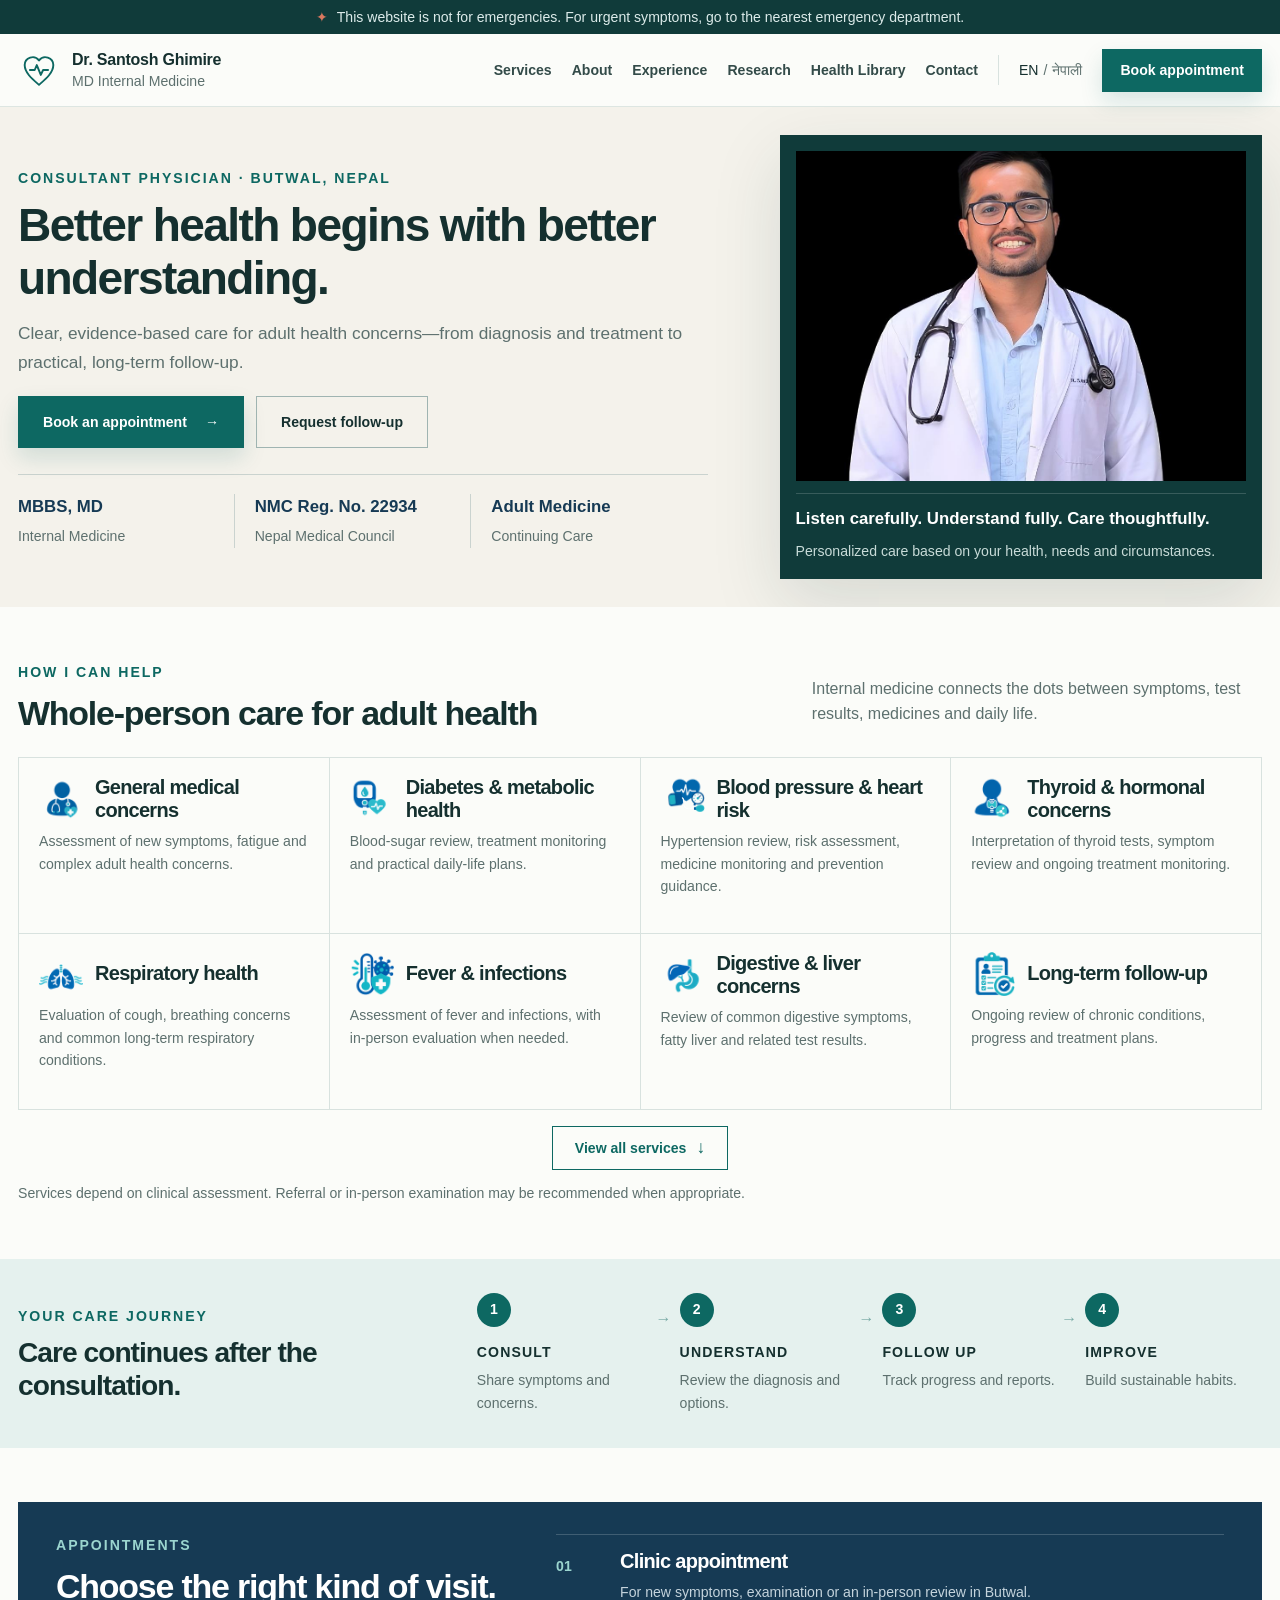
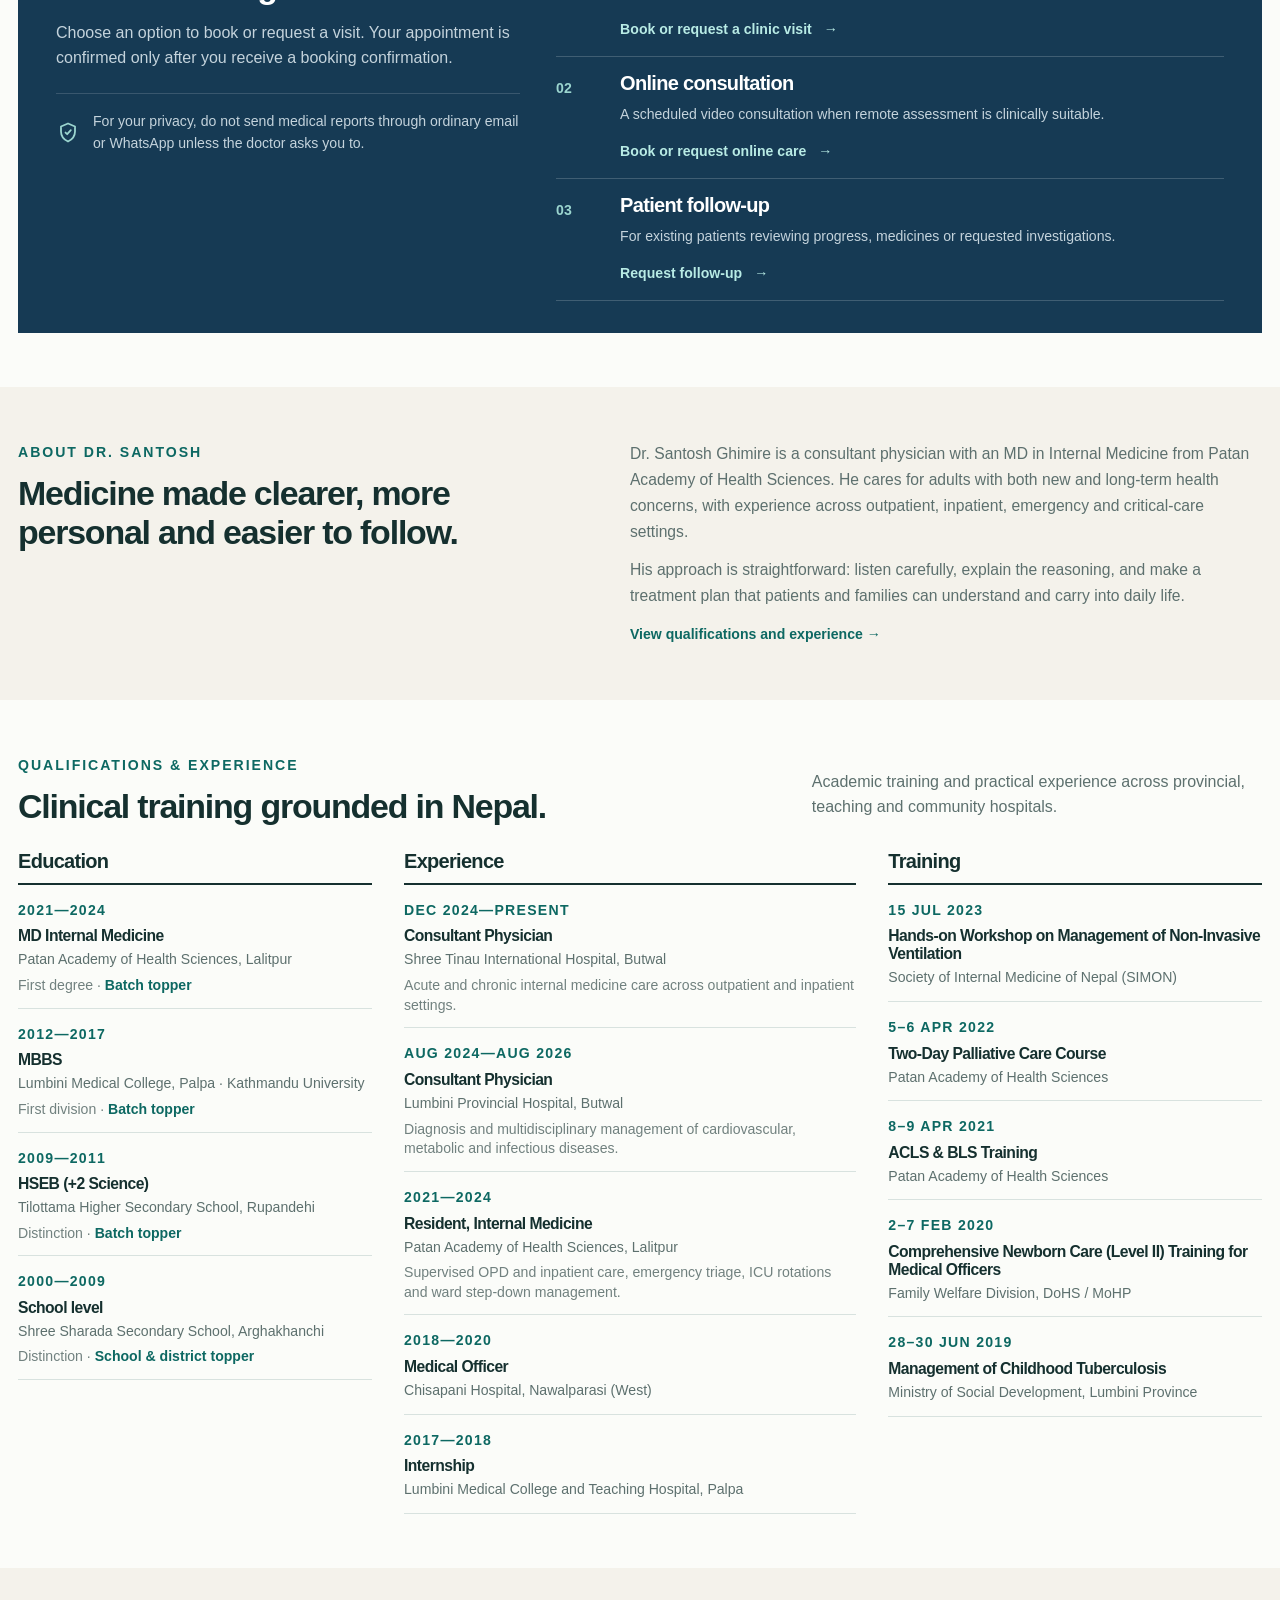
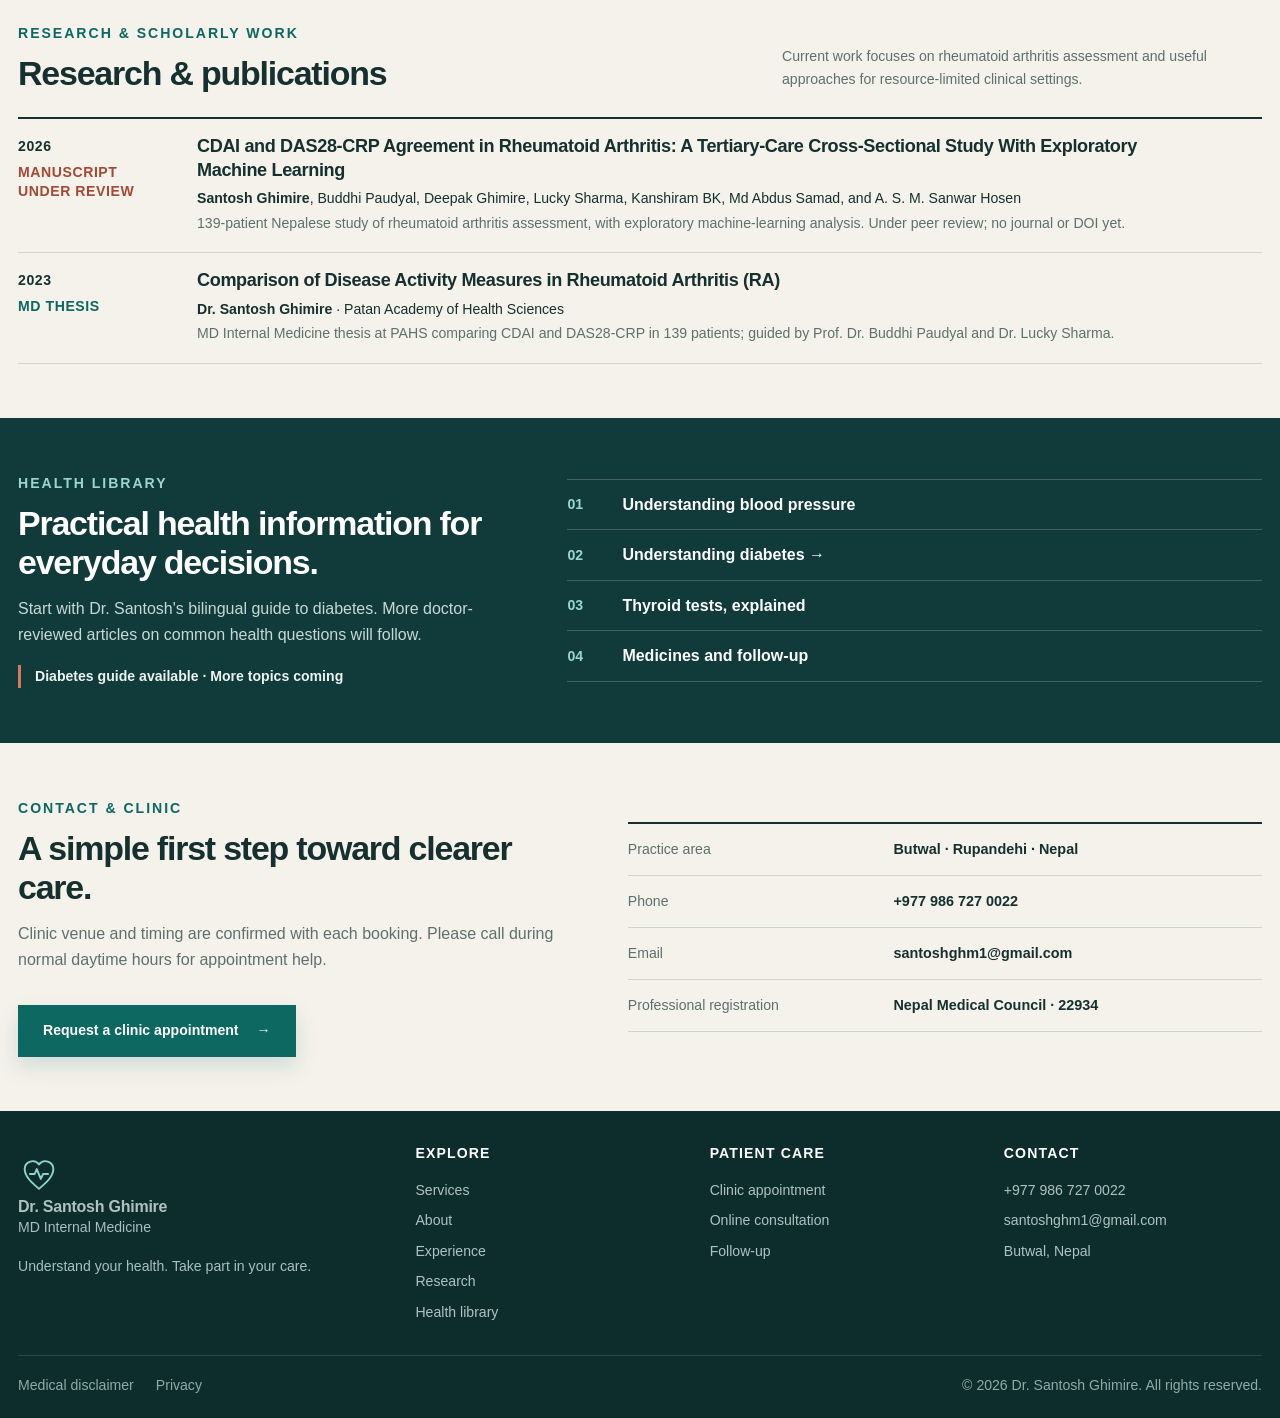
==== commit 5e615ba0: "Add bilingual service detail pages and diabetes guide" ====
--- a/index.html
+++ b/index.html
@@ -18,6 +18,7 @@
     <link rel="icon" href="assets/favicon.svg" type="image/svg+xml" />
     <link rel="stylesheet" href="styles.css" />
     <script src="site-config.js" defer></script>
+    <script src="services.js" defer></script>
     <script src="app.js" defer></script>
   </head>
   <body data-lang="en">
@@ -170,105 +171,8 @@
             </p>
           </div>
 
-          <div class="service-grid" id="service-grid">
-            <article class="service-item">
-              <img class="service-icon" src="assets/service-images/general-medical-concerns.webp" alt="" width="44" height="44" />
-              <h3 data-en="General medical concerns" data-ne="सामान्य स्वास्थ्य समस्या">General medical concerns</h3>
-              <p data-en="Assessment of new symptoms, fatigue and complex adult health concerns." data-ne="नयाँ लक्षण, थकान र जटिल वयस्क स्वास्थ्य समस्याको मूल्याङ्कन।">
-                Assessment of new symptoms, fatigue and complex adult health concerns.
-              </p>
-            </article>
-            <article class="service-item">
-              <img class="service-icon" src="assets/service-images/diabetes-metabolic-health.webp" alt="" width="44" height="44" />
-              <h3 data-en="Diabetes & metabolic health" data-ne="मधुमेह र मेटाबोलिक स्वास्थ्य">Diabetes & metabolic health</h3>
-              <p data-en="Blood-sugar review, treatment monitoring and practical daily-life plans." data-ne="रगतमा चिनीको मात्रा जाँच, उपचारको अनुगमन र दैनिक जीवनका लागि व्यावहारिक योजना।">
-                Blood-sugar review, treatment monitoring and practical daily-life plans.
-              </p>
-            </article>
-            <article class="service-item">
-              <img class="service-icon" src="assets/service-images/blood-pressure-heart-risk.webp" alt="" width="44" height="44" />
-              <h3 data-en="Blood pressure & heart risk" data-ne="रक्तचाप र मुटुको जोखिम">Blood pressure & heart risk</h3>
-              <p data-en="Hypertension review, risk assessment, medicine monitoring and prevention guidance." data-ne="उच्च रक्तचापको समीक्षा, जोखिम मूल्याङ्कन, औषधि अनुगमन र रोकथामसम्बन्धी सल्लाह।">
-                Hypertension review, risk assessment, medicine monitoring and prevention guidance.
-              </p>
-            </article>
-            <article class="service-item">
-              <img class="service-icon" src="assets/service-images/thyroid-hormonal-concerns.webp" alt="" width="44" height="44" />
-              <h3 data-en="Thyroid & hormonal concerns" data-ne="थाइराइड र हर्मोनसम्बन्धी समस्या">Thyroid & hormonal concerns</h3>
-              <p data-en="Interpretation of thyroid tests, symptom review and ongoing treatment monitoring." data-ne="थाइराइड जाँचको व्याख्या, लक्षणको समीक्षा र उपचारको निरन्तर अनुगमन।">
-                Interpretation of thyroid tests, symptom review and ongoing treatment monitoring.
-              </p>
-            </article>
-            <article class="service-item">
-              <img class="service-icon" src="assets/service-images/respiratory-health.webp" alt="" width="44" height="44" />
-              <h3 data-en="Respiratory health" data-ne="श्वासप्रश्वास स्वास्थ्य">Respiratory health</h3>
-              <p data-en="Evaluation of cough, breathing concerns and common long-term respiratory conditions." data-ne="खोकी, श्वासप्रश्वास समस्या तथा दीर्घकालीन फोक्सोसम्बन्धी अवस्थाको मूल्याङ्कन।">
-                Evaluation of cough, breathing concerns and common long-term respiratory conditions.
-              </p>
-            </article>
-            <article class="service-item">
-              <img class="service-icon" src="assets/service-images/fever-infections.webp" alt="" width="44" height="44" />
-              <h3 data-en="Fever & infections" data-ne="ज्वरो र संक्रमण">Fever & infections</h3>
-              <p data-en="Assessment of fever and infections, with in-person evaluation when needed." data-ne="ज्वरो र संक्रमणको मूल्याङ्कन; आवश्यक परे प्रत्यक्ष परीक्षण।">
-                Assessment of fever and infections, with in-person evaluation when needed.
-              </p>
-            </article>
-            <article class="service-item">
-              <img class="service-icon" src="assets/service-images/digestive-liver-concerns.webp" alt="" width="44" height="44" />
-              <h3 data-en="Digestive & liver concerns" data-ne="पाचन र कलेजोसम्बन्धी समस्या">Digestive & liver concerns</h3>
-              <p data-en="Review of common digestive symptoms, fatty liver and related test results." data-ne="सामान्य पाचन लक्षण, फ्याटी लिभर र सम्बन्धित जाँच नतिजाको समीक्षा।">
-                Review of common digestive symptoms, fatty liver and related test results.
-              </p>
-            </article>
-            <article class="service-item">
-              <img class="service-icon" src="assets/service-images/long-term-follow-up.webp" alt="" width="44" height="44" />
-              <h3 data-en="Long-term follow-up" data-ne="दीर्घकालीन फलो-अप">Long-term follow-up</h3>
-              <p data-en="Ongoing review of chronic conditions, progress and treatment plans." data-ne="दीर्घकालीन रोग, प्रगति र उपचार योजनाको निरन्तर समीक्षा।">
-                Ongoing review of chronic conditions, progress and treatment plans.
-              </p>
-            </article>
-
-            <article class="service-item service-extra" hidden>
-              <img class="service-icon" src="assets/service-images/cholesterol-heart-prevention.webp" alt="" width="44" height="44" loading="lazy" />
-              <h3 data-en="Cholesterol & heart prevention" data-ne="कोलेस्ट्रोल र मुटुरोग रोकथाम">Cholesterol & heart prevention</h3>
-              <p data-en="Lipid-result review and cardiovascular risk-reduction guidance." data-ne="कोलेस्ट्रोल जाँचको समीक्षा र मुटुरोग जोखिम घटाउने मार्गदर्शन।">Lipid-result review and cardiovascular risk-reduction guidance.</p>
-            </article>
-            <article class="service-item service-extra" hidden>
-              <img class="service-icon" src="assets/service-images/kidney-health.webp" alt="" width="44" height="44" loading="lazy" />
-              <h3 data-en="Kidney health" data-ne="मिर्गौला स्वास्थ्य">Kidney health</h3>
-              <p data-en="Review of kidney-related symptoms, test results and medicine safety." data-ne="मिर्गौलासम्बन्धी लक्षण, जाँच नतिजा र औषधि सुरक्षाको समीक्षा।">Review of kidney-related symptoms, test results and medicine safety.</p>
-            </article>
-            <article class="service-item service-extra" hidden>
-              <img class="service-icon" src="assets/service-images/weight-lifestyle.webp" alt="" width="44" height="44" loading="lazy" />
-              <h3 data-en="Weight & lifestyle" data-ne="तौल र जीवनशैली">Weight & lifestyle</h3>
-              <p data-en="Sustainable advice on activity, nutrition and metabolic risk." data-ne="शारीरिक गतिविधि, पोषण र मेटाबोलिक जोखिमबारे दिगो सल्लाह।">Sustainable advice on activity, nutrition and metabolic risk.</p>
-            </article>
-            <article class="service-item service-extra" hidden>
-              <img class="service-icon" src="assets/service-images/screening-prevention.webp" alt="" width="44" height="44" loading="lazy" />
-              <h3 data-en="Screening & prevention" data-ne="स्क्रिनिङ र रोकथाम">Screening & prevention</h3>
-              <p data-en="Age- and risk-appropriate health checks and prevention planning." data-ne="उमेर र जोखिमअनुसार स्वास्थ्य जाँच तथा रोकथाम योजना।">Age- and risk-appropriate health checks and prevention planning.</p>
-            </article>
-            <article class="service-item service-extra" hidden>
-              <img class="service-icon" src="assets/service-images/investigation-report-review.webp" alt="" width="44" height="44" loading="lazy" />
-              <h3 data-en="Investigation & report review" data-ne="जाँच र रिपोर्ट समीक्षा">Investigation & report review</h3>
-              <p data-en="Clear explanations of relevant lab and investigation results in clinical context." data-ne="चिकित्सकीय अवस्थाअनुसार प्रयोगशाला तथा अन्य जाँच नतिजाको स्पष्ट व्याख्या।">Clear explanations of relevant lab and investigation results in clinical context.</p>
-            </article>
-            <article class="service-item service-extra" hidden>
-              <img class="service-icon" src="assets/service-images/medication-review.webp" alt="" width="44" height="44" loading="lazy" />
-              <h3 data-en="Medication review" data-ne="औषधि समीक्षा">Medication review</h3>
-              <p data-en="Review of treatment progress, side effects and medicine-use questions." data-ne="उपचार प्रगति, सम्भावित असर र औषधि प्रयोगसम्बन्धी प्रश्नहरूको समीक्षा।">Review of treatment progress, side effects and medicine-use questions.</p>
-            </article>
-            <article class="service-item service-extra" hidden>
-              <img class="service-icon" src="assets/service-images/anaemia-blood-health.webp" alt="" width="44" height="44" loading="lazy" />
-              <h3 data-en="Anaemia & blood health" data-ne="रक्तअल्पता र रगतको स्वास्थ्य">Anaemia & blood health</h3>
-              <p data-en="Assessment of common blood-count abnormalities and related symptoms." data-ne="सामान्य रक्त जाँच असामान्यता र सम्बन्धित लक्षणहरूको मूल्याङ्कन।">Assessment of common blood-count abnormalities and related symptoms.</p>
-            </article>
-            <article class="service-item service-extra" hidden>
-              <img class="service-icon" src="assets/service-images/adult-vaccination-guidance.webp" alt="" width="44" height="44" loading="lazy" />
-              <h3 data-en="Adult vaccination guidance" data-ne="वयस्क खोपसम्बन्धी मार्गदर्शन">Adult vaccination guidance</h3>
-              <p data-en="Discussion of age- and risk-appropriate vaccines during routine care." data-ne="नियमित सेवामा उमेर र जोखिमअनुसार उपयुक्त खोपबारे परामर्श।">Discussion of age- and risk-appropriate vaccines during routine care.</p>
-            </article>
-          </div>
+          <div class="service-grid" id="service-grid"></div>
+          <noscript><p class="scope-note">Please enable JavaScript to browse service details, or call +977 986 727 0022 for appointment information.</p></noscript>
           <button class="service-toggle" id="service-toggle" type="button" aria-controls="service-grid" aria-expanded="false">
             <span class="service-toggle-label" data-en="View all services" data-ne="सबै सेवाहरू हेर्नुहोस्">View all services</span>
             <span class="service-toggle-arrow" aria-hidden="true">↓</span>
@@ -390,9 +294,9 @@
               <h3 data-en="Education" data-ne="शिक्षा">Education</h3>
               <div class="timeline">
                 <article><span>2021—2024</span><h4>MD Internal Medicine</h4><p>Patan Academy of Health Sciences, Lalitpur</p><p class="entry-detail"><span data-en="First degree" data-ne="प्रथम श्रेणी">First degree</span><span class="achievement" data-en="Batch topper" data-ne="ब्याच प्रथम">Batch topper</span></p></article>
-                <article><span>2012—2017</span><h4>MBBS</h4><p>Lumbini Medical College, Palpa · Tribhuvan University</p><p class="entry-detail"><span data-en="First division" data-ne="प्रथम श्रेणी">First division</span><span class="achievement" data-en="Batch topper" data-ne="ब्याच प्रथम">Batch topper</span></p></article>
-                <article><span>2009—2011</span><h4>HSEB (+2 Science)</h4><p>Tilottama Higher Secondary School, Rupandehi</p><p class="entry-detail"><span data-en="Distinction" data-ne="विशिष्ट श्रेणी">Distinction</span><span class="achievement" data-en="Class topper" data-ne="कक्षा प्रथम">Class topper</span></p></article>
-                <article><span>2000—2009</span><h4 data-en="School level" data-ne="विद्यालय तह">School level</h4><p>Shree Sharada Secondary School, Arghakhanchi</p><p class="entry-detail"><span data-en="Distinction" data-ne="विशिष्ट श्रेणी">Distinction</span><span class="achievement" data-en="School & district topper" data-ne="विद्यालय र जिल्लामा प्रथम">School & district topper</span></p></article>
+                <article><span>2012—2017</span><h4>MBBS</h4><p>Lumbini Medical College, Palpa · Kathmandu University</p><p class="entry-detail"><span data-en="First division" data-ne="प्रथम श्रेणी">First division</span><span class="achievement" data-en="Batch topper" data-ne="ब्याच प्रथम">Batch topper</span></p></article>
+                <article><span>2009—2011</span><h4>HSEB (+2 Science)</h4><p>Tilottama Higher Secondary School, Rupandehi</p><p class="entry-detail"><span data-en="Distinction" data-ne="विशिष्ट श्रेणी">Distinction</span><span class="achievement" data-en="Batch topper" data-ne="ब्याच प्रथम">Batch topper</span></p></article>
+                <article><span>2000—2009</span><h4 data-en="School level" data-ne="विद्यालय तह">School level</h4><p>Shree Sharada Secondary School, Arghakhanchi</p><p class="entry-detail"><span data-en="Distinction" data-ne="विशिष्ट श्रेणी">Distinction</span><span class="achievement" data-en="School & district topper" data-ne="जिल्ला प्रथम">District topper</span></p></article>
               </div>
             </div>
             <div>
@@ -461,17 +365,17 @@
         <div class="container resource-grid">
           <div class="resource-copy">
             <p class="eyebrow" data-en="HEALTH LIBRARY" data-ne="स्वास्थ्य जानकारी">HEALTH LIBRARY</p>
-            <h2 data-en="Practical health information is coming soon." data-ne="व्यावहारिक स्वास्थ्य जानकारी चाँडै आउँदैछ।">
-              Practical health information is coming soon.
+            <h2 data-en="Practical health information for everyday decisions." data-ne="दैनिक स्वास्थ्य निर्णयका लागि उपयोगी जानकारी।">
+              Practical health information for everyday decisions.
             </h2>
-            <p data-en="Future articles will explain common questions in clear English and Nepali. Every article will be reviewed by Dr. Santosh before publication." data-ne="आगामी लेखहरूले सामान्य स्वास्थ्य प्रश्नहरू सरल नेपाली र अंग्रेजीमा बुझाउनेछन्। प्रकाशित गर्नुअघि हरेक लेख डा. सन्तोषले समीक्षा गर्नुहुनेछ।">
-              Future articles will explain common questions in clear English and Nepali. Every article will be reviewed by Dr. Santosh before publication.
-            </p>
-            <span class="coming-badge" data-en="Doctor-reviewed content · Phase 2" data-ne="चिकित्सकद्वारा समीक्षा · दोस्रो चरण">Doctor-reviewed content · Phase 2</span>
+            <p data-en="Start with Dr. Santosh's bilingual guide to diabetes. More doctor-reviewed articles on common health questions will follow." data-ne="डा. सन्तोषको मधुमेहसम्बन्धी नेपाली र अंग्रेजी लेखबाट सुरु गर्नुहोस्। अन्य सामान्य स्वास्थ्य विषयका चिकित्सकद्वारा समीक्षा गरिएका लेख पछि थपिनेछन्।">
+              Start with Dr. Santosh's bilingual guide to diabetes. More doctor-reviewed articles on common health questions will follow.
+            </p>
+            <span class="coming-badge" data-en="Diabetes guide available · More topics coming" data-ne="मधुमेहको लेख उपलब्ध · अन्य विषय थपिँदैछन्">Diabetes guide available · More topics coming</span>
           </div>
           <div class="topic-list" aria-label="Planned health topics">
             <div><span>01</span><p data-en="Understanding blood pressure" data-ne="रक्तचाप बुझौँ">Understanding blood pressure</p></div>
-            <div><span>02</span><p data-en="Living well with diabetes" data-ne="मधुमेहसँग स्वस्थ जीवन">Living well with diabetes</p></div>
+            <div><span>02</span><a href="service.html?topic=diabetes-metabolic-health" data-en="Understanding diabetes →" data-ne="मधुमेह बुझौँ →">Understanding diabetes →</a></div>
             <div><span>03</span><p data-en="Thyroid tests, explained" data-ne="थाइराइड जाँचको अर्थ">Thyroid tests, explained</p></div>
             <div><span>04</span><p data-en="Medicines and follow-up" data-ne="औषधि र फलो-अप">Medicines and follow-up</p></div>
           </div>
--- a/styles.css
+++ b/styles.css
@@ -95,9 +95,11 @@
 .split-heading h2 { margin-bottom: 0; }
 .split-heading > p { margin-bottom: 6px; }
 .service-grid { display: grid; grid-template-columns: repeat(4, 1fr); border-top: 1px solid var(--line); border-left: 1px solid var(--line); }
-.service-item { display: grid; grid-template-columns: 44px minmax(0, 1fr); column-gap: 12px; align-content: start; padding: 18px 20px; min-height: 175px; border-right: 1px solid var(--line); border-bottom: 1px solid var(--line); transition: background .2s ease, transform .2s ease; }
+.service-item { min-height: 175px; border-right: 1px solid var(--line); border-bottom: 1px solid var(--line); transition: background .2s ease, transform .2s ease; }
 .service-item:hover { background: #f0f7f4; transform: translateY(-4px); }
 .service-item[hidden] { display: none; }
+.service-card-link { display: grid; grid-template-columns: 44px minmax(0, 1fr); column-gap: 12px; align-content: start; min-height: 175px; height: 100%; padding: 18px 20px; color: inherit; text-decoration: none; }
+.service-card-link:focus-visible { outline: 3px solid var(--teal); outline-offset: -3px; }
 .service-icon { display: block; grid-column: 1; grid-row: 1; width: 44px; height: 44px; object-fit: contain; }
 .service-item h3 { grid-column: 2; grid-row: 1; align-self: center; margin: 0; max-width: 260px; }
 .service-item p { grid-column: 1 / -1; grid-row: 2; font-size: var(--minimum-text-size); margin: 8px 0 0; }
@@ -106,6 +108,45 @@
 .service-toggle-arrow { font-size: 1.1rem; line-height: 1; transition: transform .2s ease; }
 .service-toggle[aria-expanded="true"] .service-toggle-arrow { transform: rotate(180deg); }
 .scope-note { margin: 12px 0 0; font-size: var(--minimum-text-size); }
+
+.service-page-hero { padding: 30px 0 38px; background: var(--cream); }
+.service-back { display: inline-block; margin-bottom: 24px; color: var(--teal); font-weight: 750; text-decoration: none; }
+.service-page-hero-grid { display: grid; grid-template-columns: 112px minmax(0, 1fr); align-items: center; gap: 24px; }
+.service-page-icon { width: 112px; height: 112px; object-fit: contain; background: var(--white); padding: 8px; border: 1px solid var(--line); border-radius: 22px; }
+.service-page-hero .eyebrow { margin-bottom: 6px; }
+.service-page-hero h1 { margin-bottom: 12px; }
+.service-page-summary { max-width: 820px; font-size: 1.05rem; margin-bottom: 10px; }
+.service-page-byline { margin: 0; color: var(--teal); font-size: var(--minimum-text-size); font-weight: 750; }
+.service-page-layout { display: grid; grid-template-columns: minmax(0, 1fr) 320px; gap: 54px; align-items: start; padding-top: 40px; padding-bottom: 66px; }
+.service-page-main { min-width: 0; }
+.service-page-overview { padding: 0 0 25px; border-bottom: 1px solid var(--line); }
+.service-page-overview h2, .medical-article h2 { font-size: 1.65rem; margin: 0 0 14px; }
+.service-page-overview p { margin-bottom: 12px; }
+.service-page-overview ul, .medical-article ul, .medical-article ol { padding-left: 24px; margin: 12px 0 20px; }
+.service-page-overview li, .medical-article li { padding-left: 5px; margin-bottom: 7px; }
+.medical-article { padding-top: 28px; line-height: 1.7; }
+.medical-article h2 { margin-top: 34px; padding-top: 10px; border-top: 1px solid var(--line); }
+.medical-article > h2:first-child, .medical-article > section:first-child h2 { margin-top: 0; padding-top: 0; border-top: 0; }
+.medical-article h3 { font-size: 1.2rem; margin: 24px 0 10px; }
+.medical-article p { margin-bottom: 16px; }
+.medical-article blockquote { margin: 20px 0; padding: 15px 20px; border-left: 4px solid var(--teal); background: #eaf5f1; color: var(--ink); font-weight: 650; }
+.medical-article a { color: var(--teal); overflow-wrap: anywhere; }
+.article-table-scroll { overflow-x: auto; margin: 20px 0 24px; border: 1px solid var(--line); }
+.medical-article table { width: 100%; border-collapse: collapse; min-width: 540px; font-size: var(--minimum-text-size); }
+.medical-article th, .medical-article td { padding: 12px 16px; border-bottom: 1px solid var(--line); text-align: left; vertical-align: top; }
+.medical-article th { background: #eaf5f1; color: var(--ink); }
+.medical-article tr:last-child td { border-bottom: 0; }
+.service-page-aside { position: sticky; top: 105px; }
+.service-advice-card { padding: 26px; background: var(--navy); color: var(--white); }
+.service-advice-card .eyebrow { color: #9bd5cf; }
+.service-advice-card h2 { font-size: 1.45rem; }
+.service-advice-card p:not(.eyebrow) { color: #d4e2e7; }
+.service-advice-card .button { width: 100%; text-align: center; }
+.service-followup-link { display: inline-block; margin-top: 17px; padding: 0; border: 0; background: transparent; color: #b8ebe5; text-align: left; font-size: var(--minimum-text-size); font-weight: 750; cursor: pointer; }
+.service-safety-note { padding: 23px 0; border-bottom: 1px solid var(--line); }
+.service-safety-note strong { color: var(--teal); }
+.service-safety-note p { margin: 8px 0; font-size: var(--minimum-text-size); }
+.service-safety-note a { color: var(--teal); font-size: var(--minimum-text-size); font-weight: 750; }
 
 .care-path { padding: 34px 0; background: #e5f1ee; }
 .care-path-grid { display: grid; grid-template-columns: .7fr 1.3fr; align-items: center; gap: 36px; }
@@ -169,6 +210,8 @@
 .topic-list > div { display: grid; grid-template-columns: 55px 1fr; padding: 12px 0; border-bottom: 1px solid rgba(255,255,255,.2); align-items: center; }
 .topic-list span { color: #9bd5cf; font-size: var(--minimum-text-size); font-weight: 800; }
 .topic-list p { color: var(--white); margin: 0; font-weight: 700; }
+.topic-list a { color: var(--white); text-decoration: none; font-weight: 700; }
+.topic-list a:hover { color: #b8ebe5; }
 
 .contact { background: var(--cream); }
 .contact-grid { display: grid; grid-template-columns: .95fr 1.05fr; gap: 36px; align-items: center; }
@@ -222,6 +265,7 @@
   .primary-nav > a:nth-of-type(3), .primary-nav > a:nth-of-type(5) { display: none; }
   .hero-grid { grid-template-columns: 1.1fr .9fr; gap: 40px; }
   .service-grid { grid-template-columns: repeat(2, 1fr); }
+  .service-page-layout { grid-template-columns: minmax(0, 1fr) 280px; gap: 30px; }
   .care-path-grid, .appointment-shell { grid-template-columns: 1fr; }
   .credentials-grid { grid-template-columns: 1fr 1fr; }
   .training-column { grid-column: 1 / -1; }
@@ -256,7 +300,18 @@
   .split-heading, .about-grid, .resource-grid, .contact-grid { grid-template-columns: 1fr; gap: 28px; }
   .section-heading { margin-bottom: 22px; }
   .service-grid { grid-template-columns: 1fr; }
-  .service-item { min-height: 0; padding: 18px 20px; }
+  .service-item, .service-card-link { min-height: 0; }
+  .service-card-link { padding: 18px 20px; }
+  .service-page-hero { padding: 24px 0 30px; }
+  .service-back { margin-bottom: 18px; }
+  .service-page-hero-grid { grid-template-columns: 72px minmax(0, 1fr); align-items: start; gap: 14px; }
+  .service-page-icon { width: 72px; height: 72px; padding: 4px; border-radius: 14px; }
+  .service-page-hero h1 { font-size: clamp(1.6rem, 6vw, 2.15rem); }
+  .service-page-summary { font-size: 1rem; }
+  .service-page-layout { grid-template-columns: 1fr; gap: 32px; padding-top: 30px; padding-bottom: 44px; }
+  .service-page-aside { position: static; }
+  .service-page-overview h2, .medical-article h2 { font-size: 1.45rem; }
+  .medical-article h3 { font-size: 1.12rem; }
   .care-path-grid { gap: 24px; }
   .steps { grid-template-columns: 1fr 1fr; gap: 30px; }
   .steps li:not(:last-child)::after { display: none; }
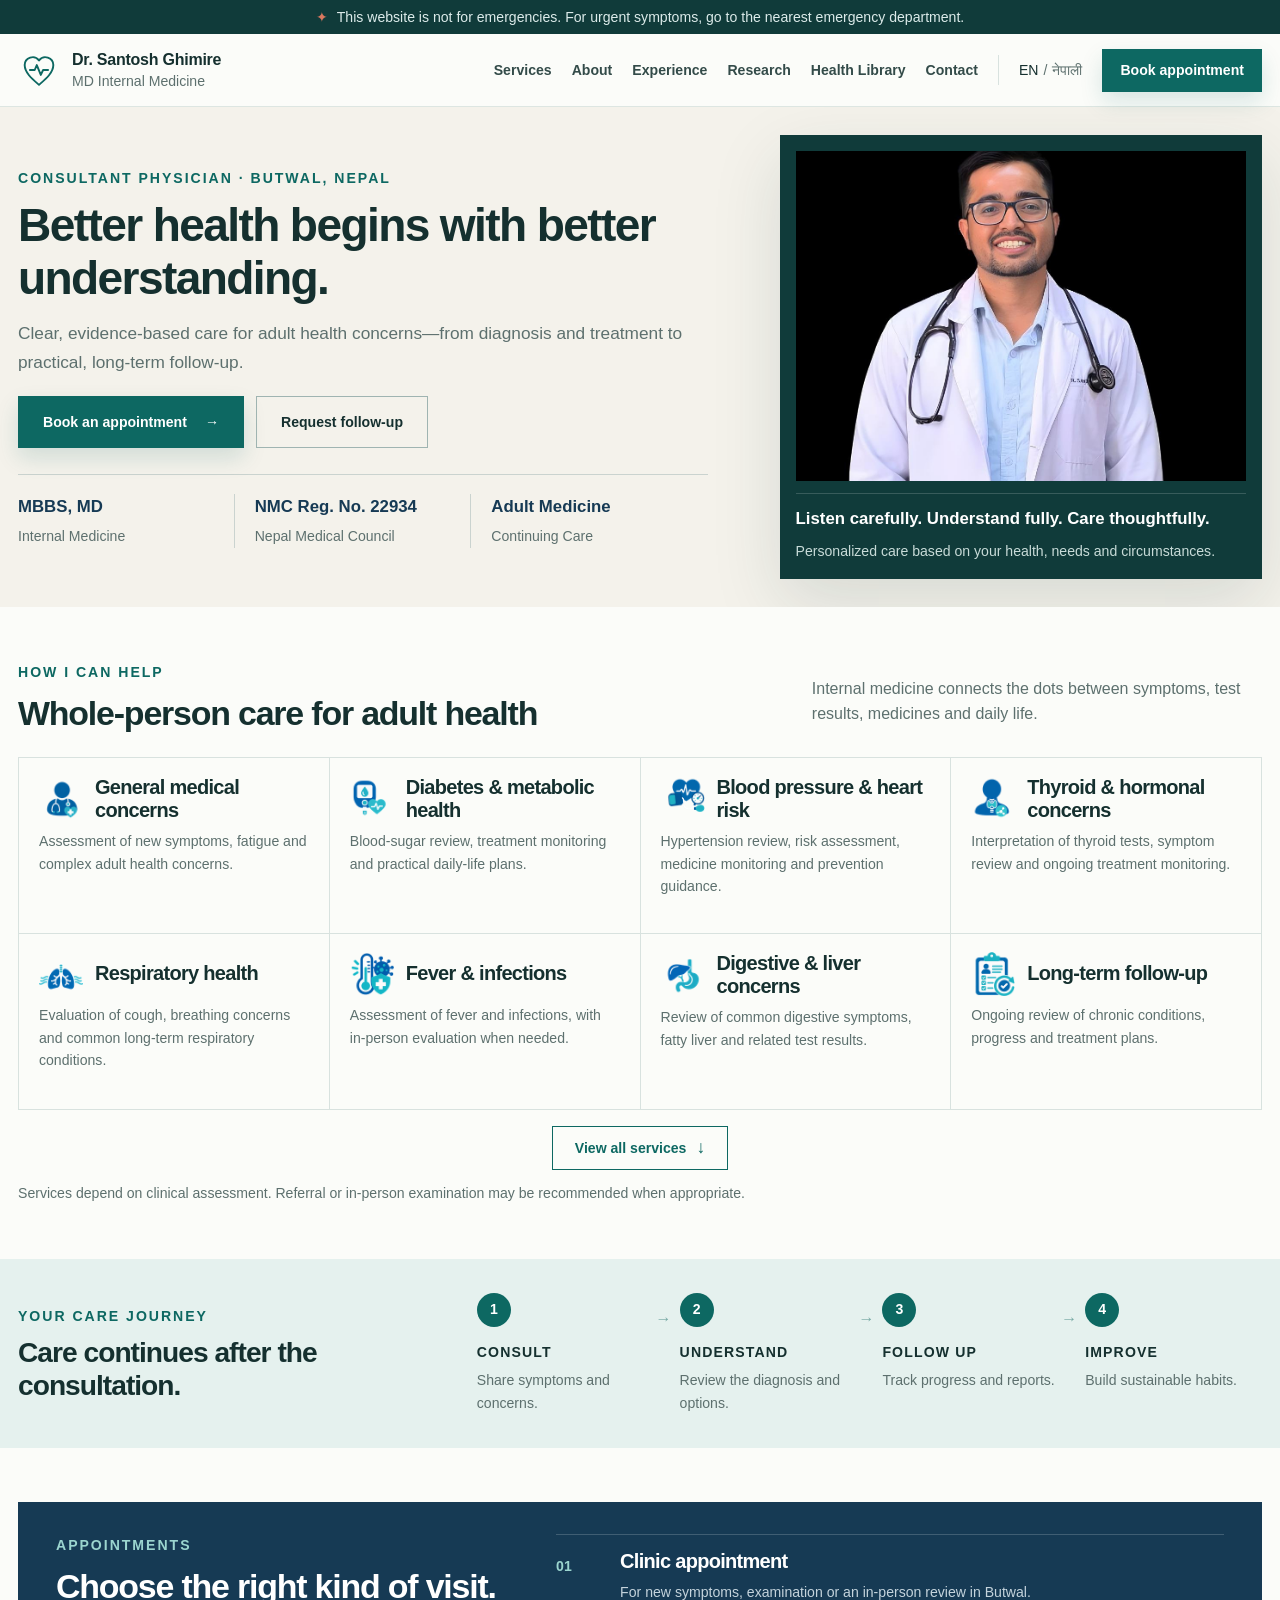
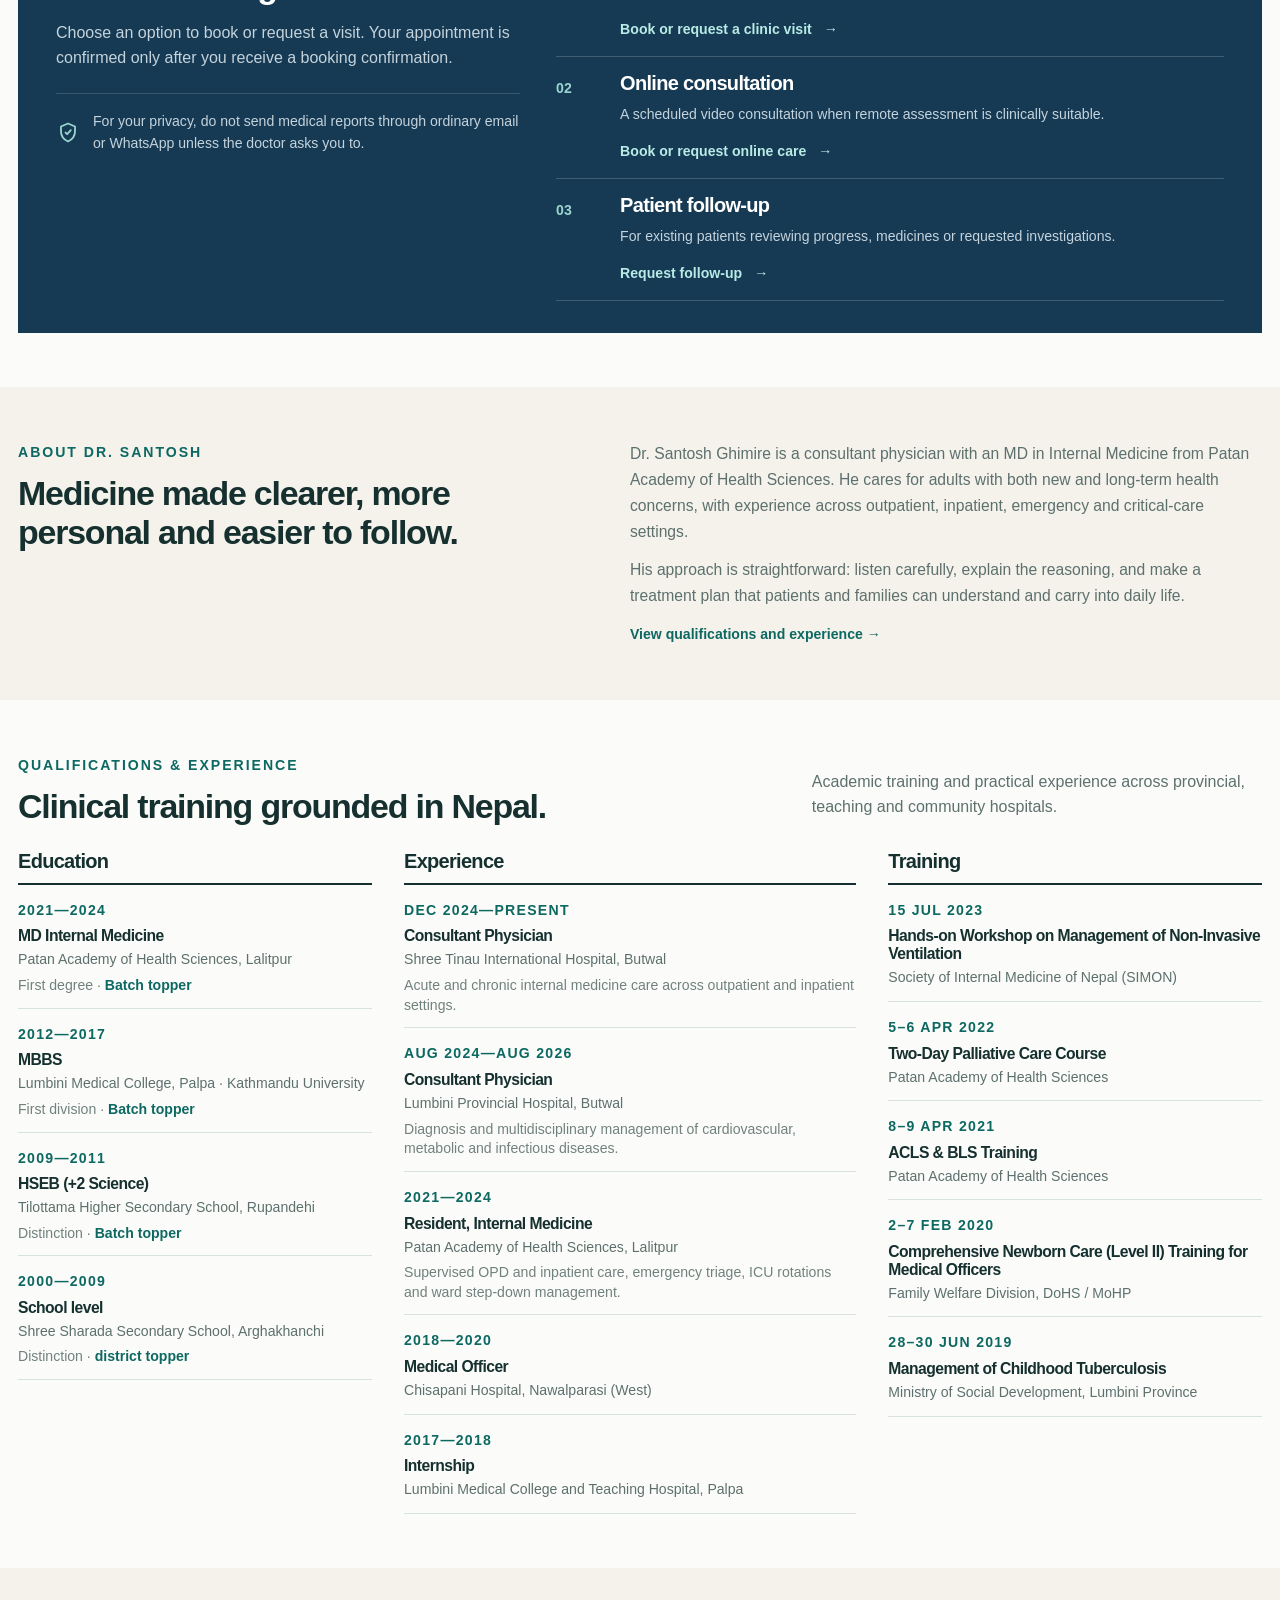
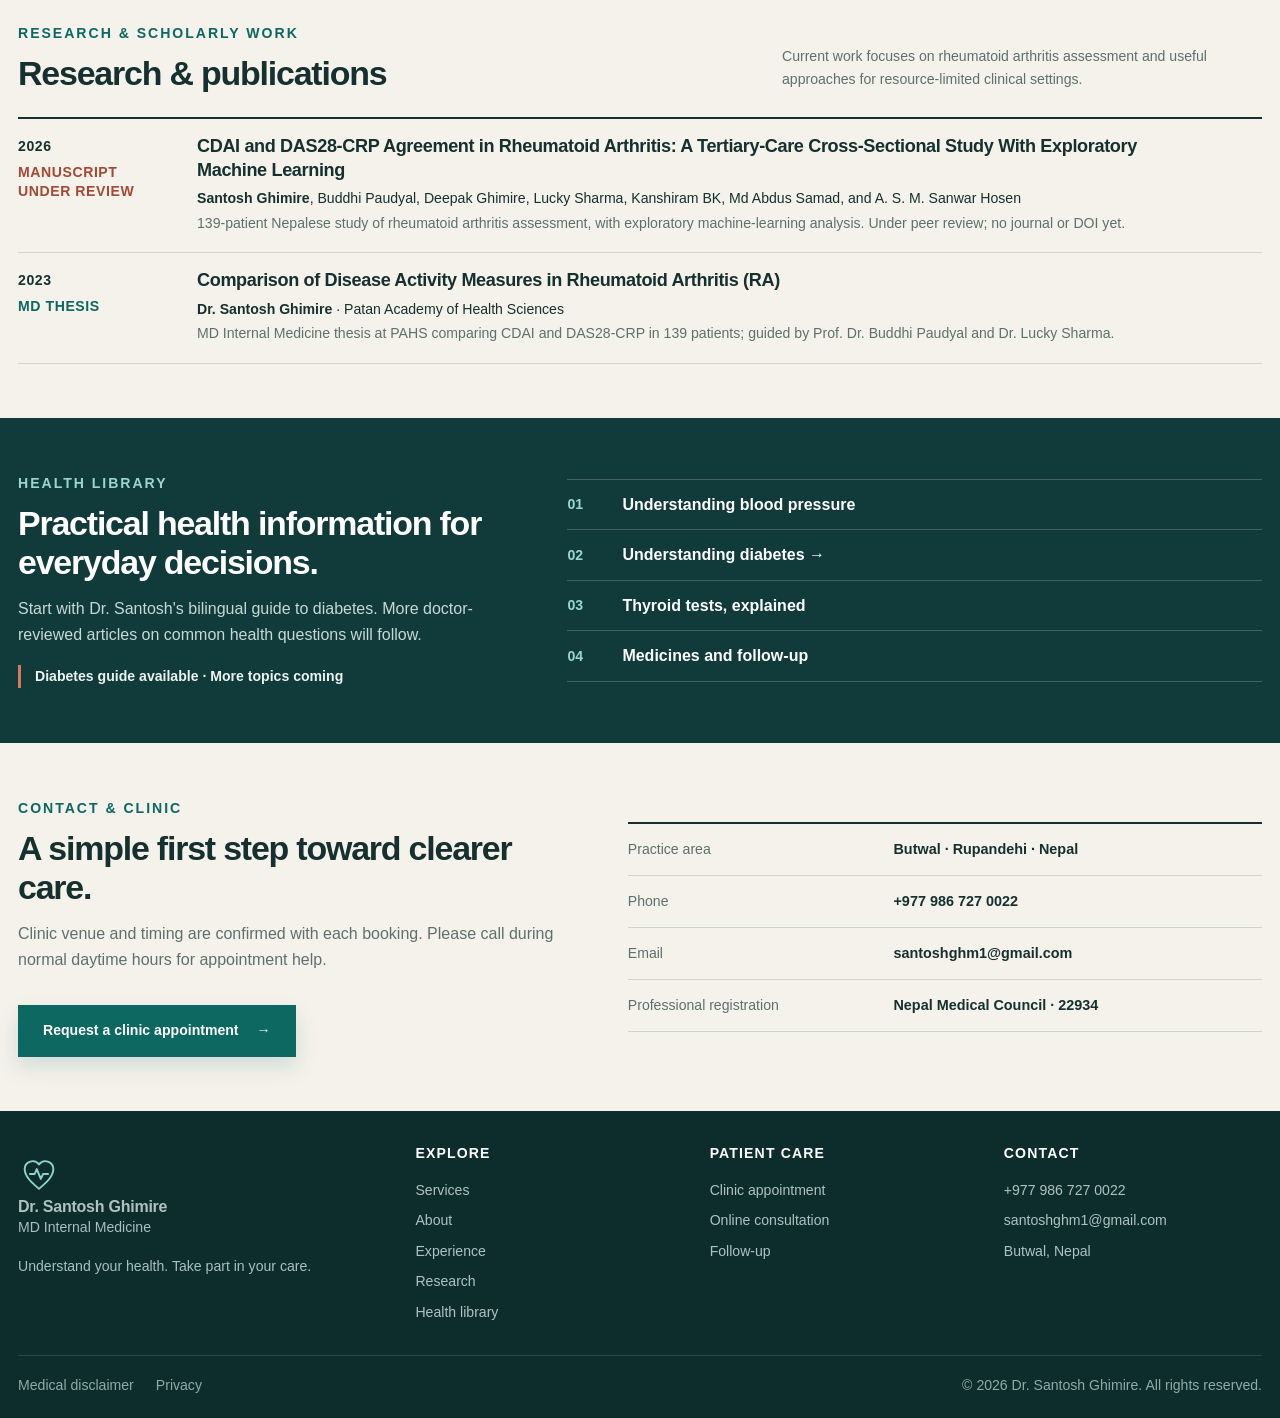
==== commit fcdb926b: "Fix duplicate entry for school level education" ====
--- a/index.html
+++ b/index.html
@@ -118,10 +118,10 @@
               </div>
 
               <div>
-                <strong data-en="Adult Medicine" data-ne="वयस्क स्वास्थ्य सेवा">
+                <strong data-en="Adult Medicine" data-ne="वयस्क रोगको उपचार">
                   Adult Medicine
                 </strong>
-                <span data-en="Continuing Care" data-ne="निरन्तर स्वास्थ्य सेवा">
+                <span data-en="Continuing Care" data-ne="नियमित उपचार तथा फलो-अप">
                   Continuing Care
                 </span>
               </div>
@@ -296,7 +296,7 @@
                 <article><span>2021—2024</span><h4>MD Internal Medicine</h4><p>Patan Academy of Health Sciences, Lalitpur</p><p class="entry-detail"><span data-en="First degree" data-ne="प्रथम श्रेणी">First degree</span><span class="achievement" data-en="Batch topper" data-ne="ब्याच प्रथम">Batch topper</span></p></article>
                 <article><span>2012—2017</span><h4>MBBS</h4><p>Lumbini Medical College, Palpa · Kathmandu University</p><p class="entry-detail"><span data-en="First division" data-ne="प्रथम श्रेणी">First division</span><span class="achievement" data-en="Batch topper" data-ne="ब्याच प्रथम">Batch topper</span></p></article>
                 <article><span>2009—2011</span><h4>HSEB (+2 Science)</h4><p>Tilottama Higher Secondary School, Rupandehi</p><p class="entry-detail"><span data-en="Distinction" data-ne="विशिष्ट श्रेणी">Distinction</span><span class="achievement" data-en="Batch topper" data-ne="ब्याच प्रथम">Batch topper</span></p></article>
-                <article><span>2000—2009</span><h4 data-en="School level" data-ne="विद्यालय तह">School level</h4><p>Shree Sharada Secondary School, Arghakhanchi</p><p class="entry-detail"><span data-en="Distinction" data-ne="विशिष्ट श्रेणी">Distinction</span><span class="achievement" data-en="School & district topper" data-ne="जिल्ला प्रथम">District topper</span></p></article>
+                <article><span>2000—2009</span><h4 data-en="School level" data-ne="विद्यालय तह">School level</h4><p>Shree Sharada Secondary School, Arghakhanchi</p><p class="entry-detail"><span data-en="Distinction" data-ne="विशिष्ट श्रेणी">Distinction</span><span class="achievement" data-en="district topper" data-ne="जिल्ला प्रथम">District topper</span></p></article>
               </div>
             </div>
             <div>
